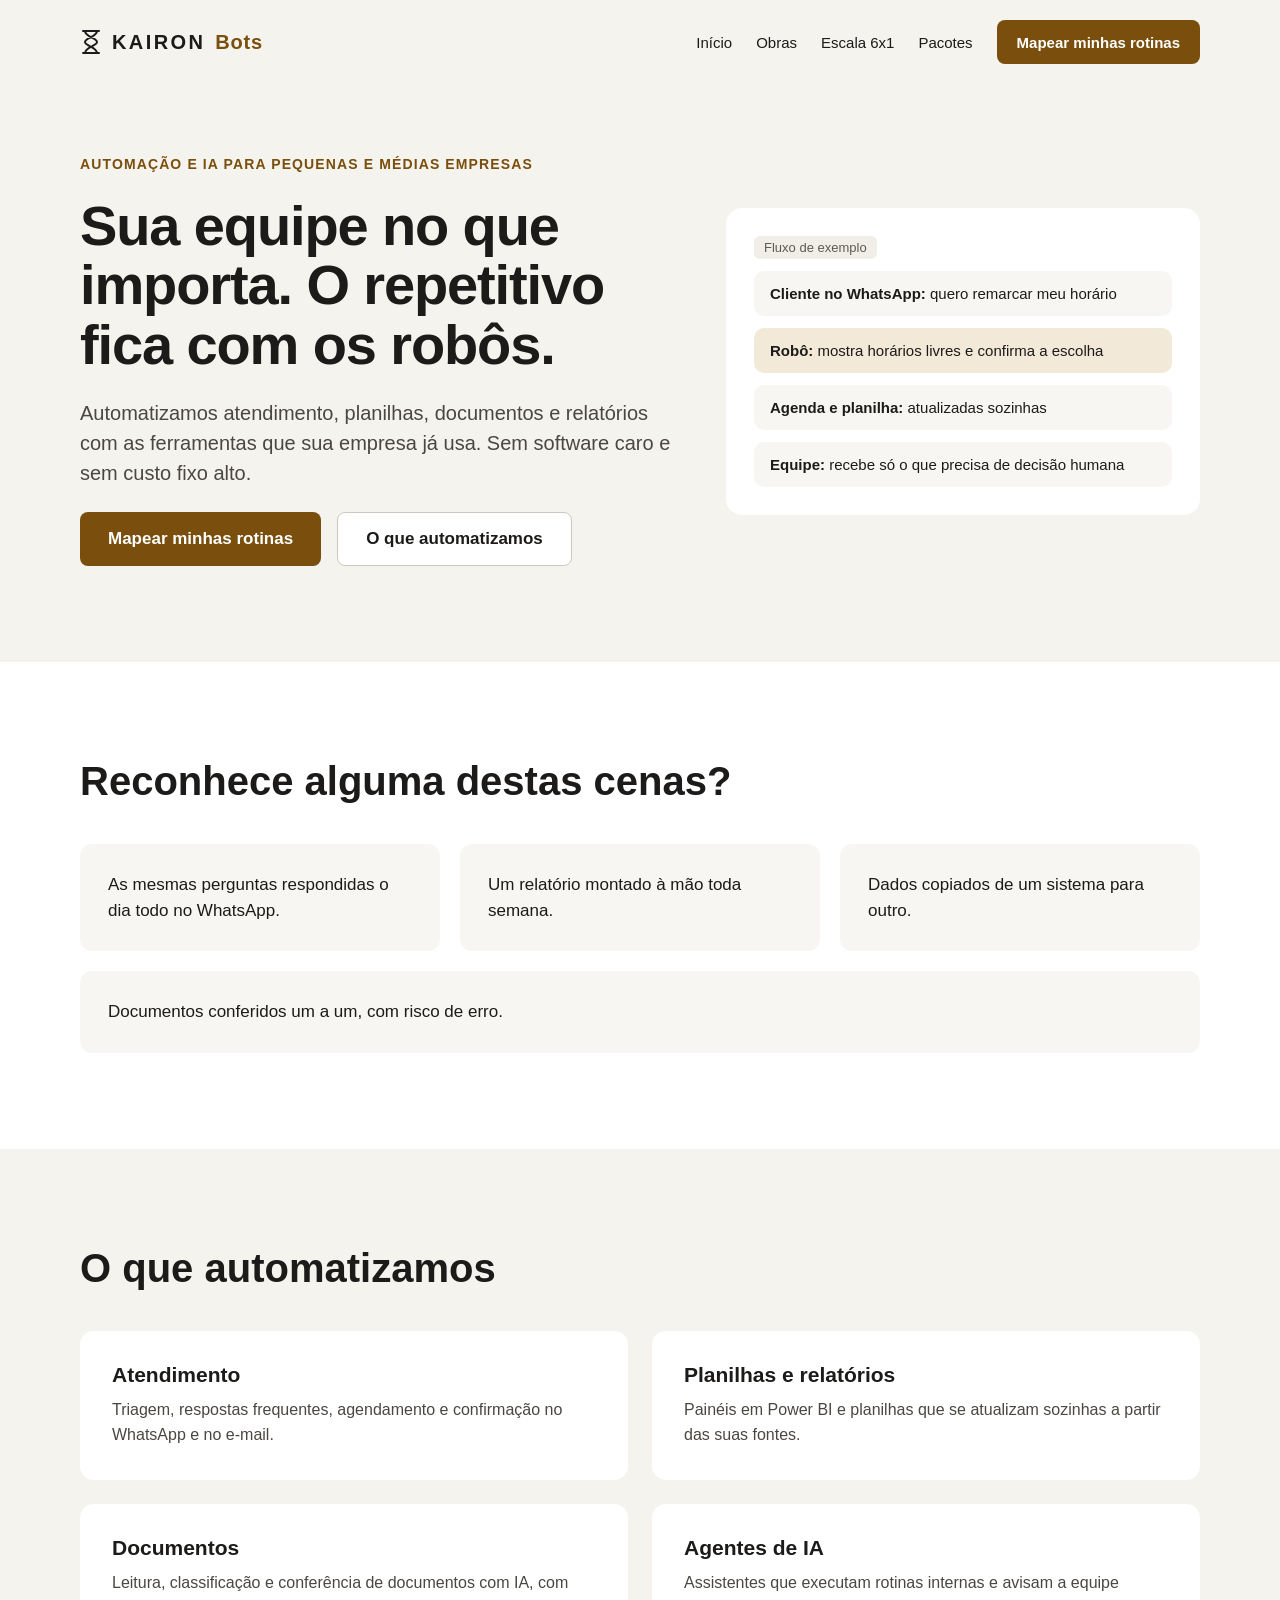
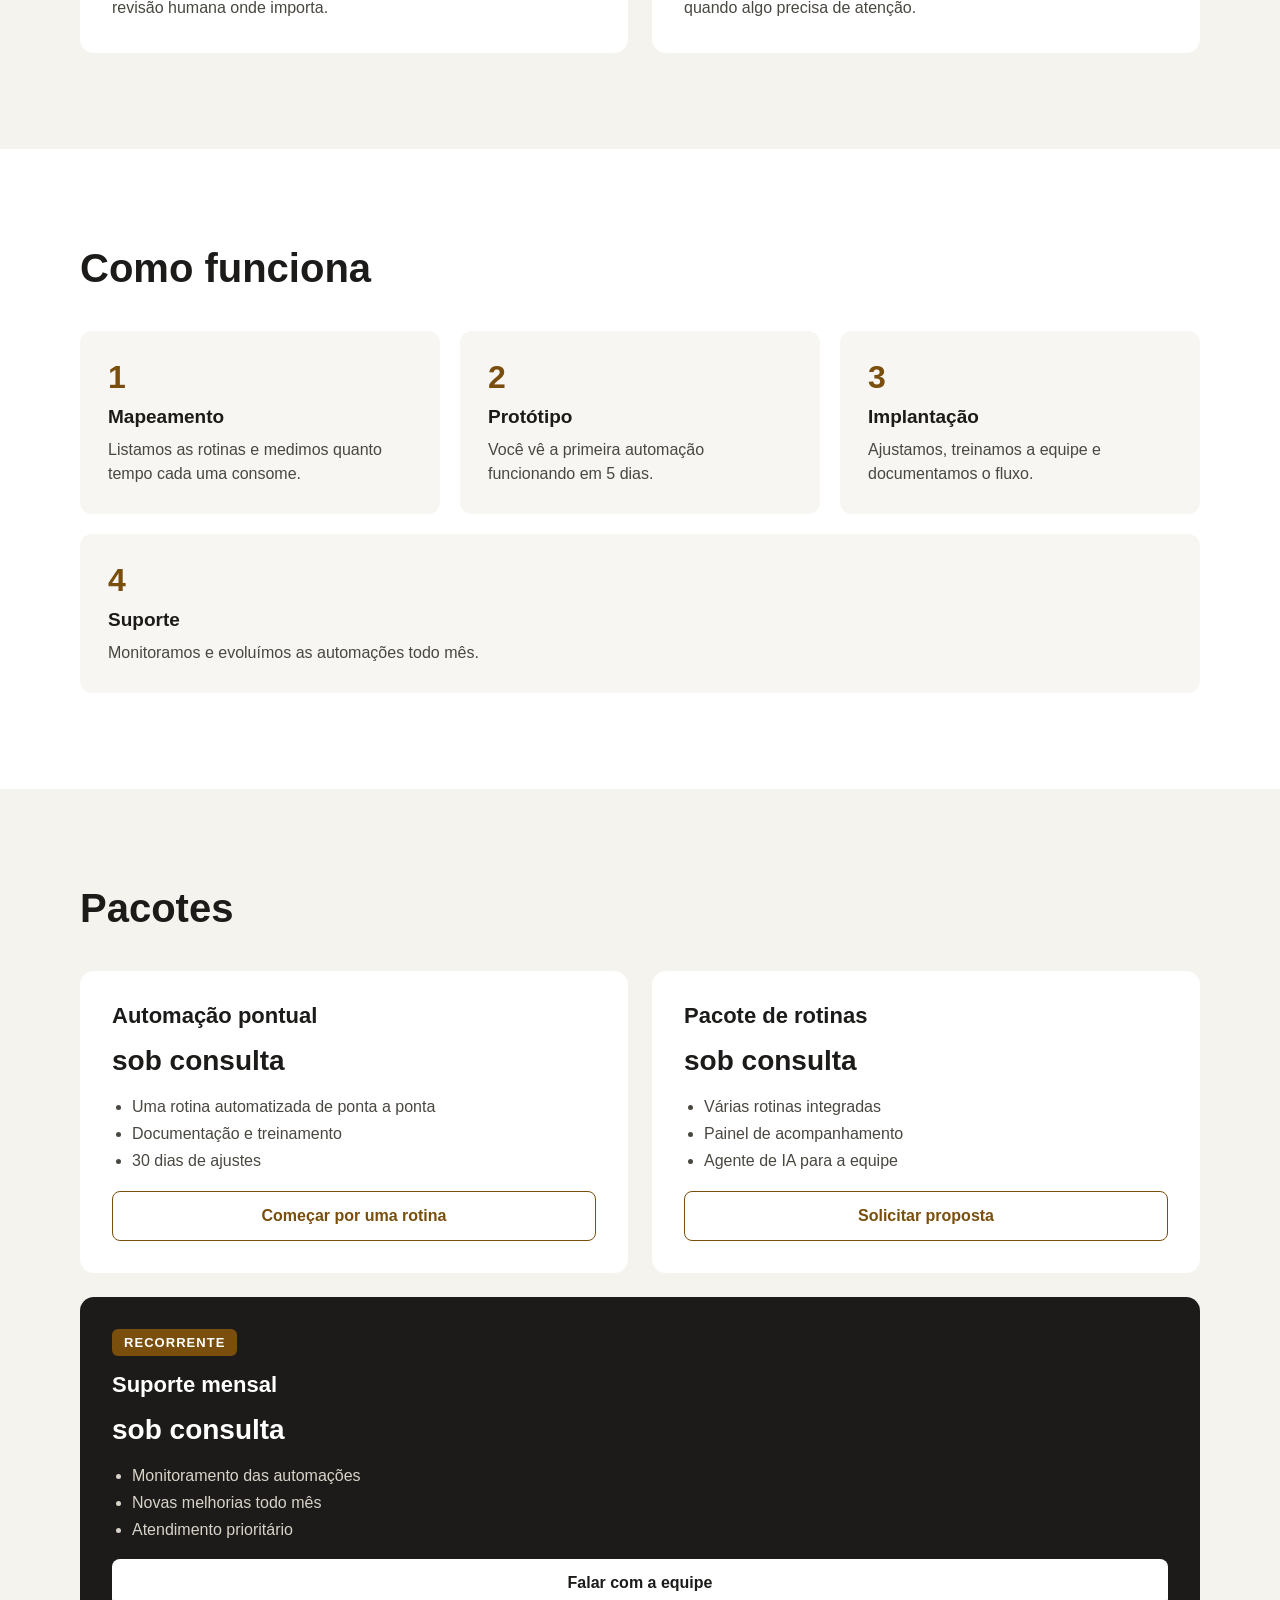
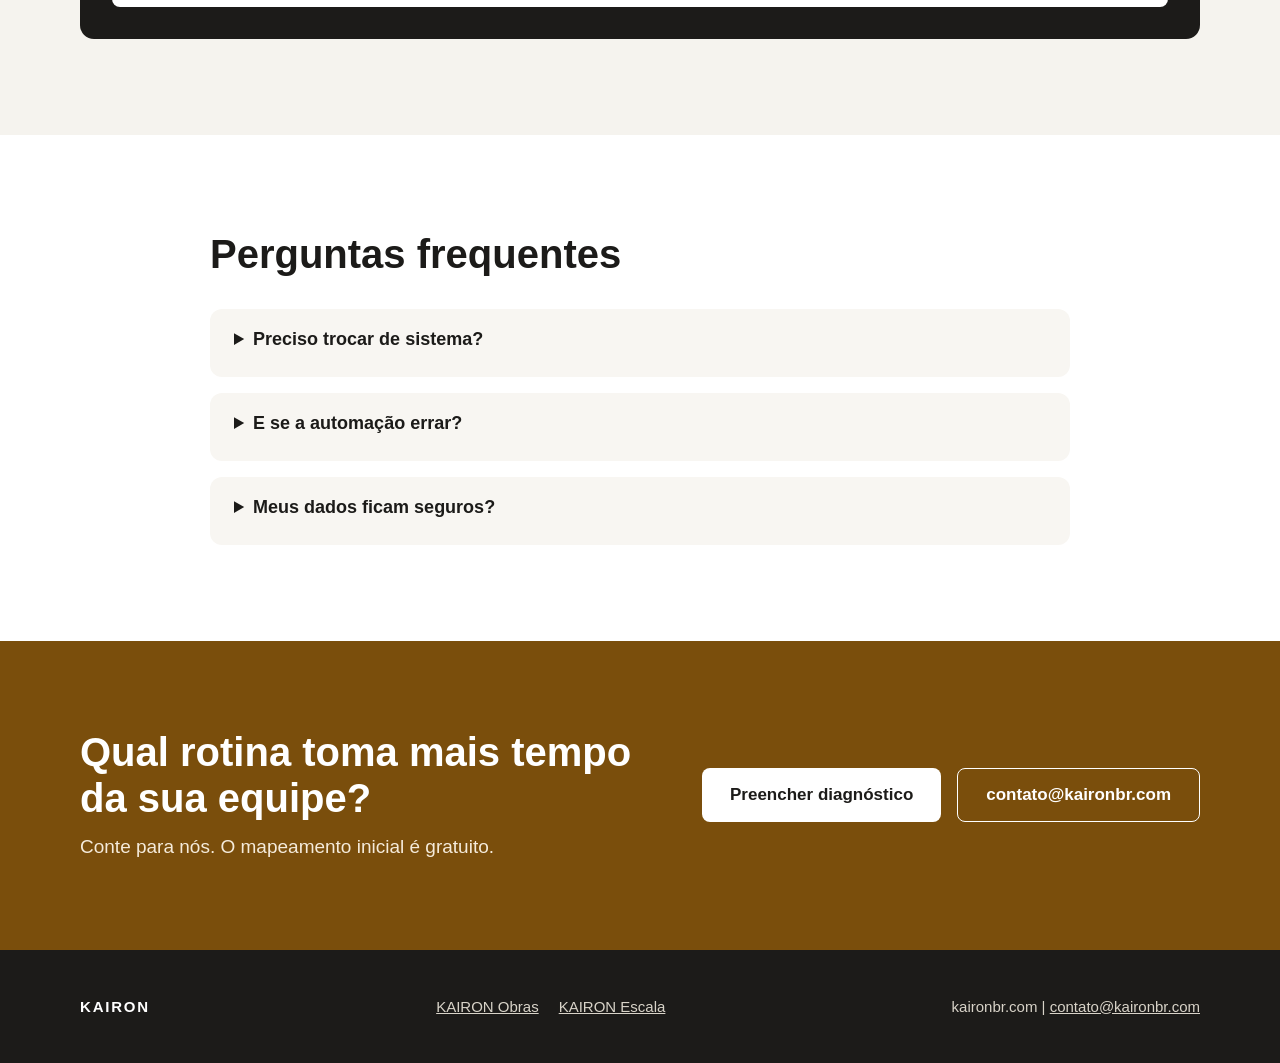
==== bots.html @ 2ad22677 "Create bots.html for KAIRON Bots services Add a new HTML file for KAIRON Bots page with layout and c" ====
<!doctype html>
<html lang="pt-BR">
<head>
<meta charset="utf-8">
<meta http-equiv="Content-Security-Policy" content="default-src 'none'; style-src 'unsafe-inline' https://fonts.googleapis.com; font-src https://fonts.gstatic.com; img-src 'self' data:; script-src 'none'; connect-src 'none'; form-action 'none'; base-uri 'none'; object-src 'none'; upgrade-insecure-requests">
<meta name="referrer" content="strict-origin-when-cross-origin">
<meta name="viewport" content="width=device-width, initial-scale=1">
<title>KAIRON Bots | Automação e IA para PMEs</title>
<meta name="description" content="KAIRON Bots: automação e IA para pequenas e médias empresas. Atendimento, relatórios, documentos e agentes de IA.">
<link rel="icon" href="data:image/svg+xml,%3Csvg xmlns=%22http://www.w3.org/2000/svg%22 viewBox=%220 0 22 26%22%3E%3Cpath d=%22M3 2h16M3 24h16M5 2c0 6 12 7 12 11s-12 5-12 11M17 2c0 6-12 7-12 11s12 5 12 11%22 fill=%22none%22 stroke=%22%231C1B19%22 stroke-width=%222%22 stroke-linecap=%22round%22/%3E%3C/svg%3E">
<link rel="preconnect" href="https://fonts.googleapis.com">
<link href="https://fonts.googleapis.com/css2?family=Inter:wght@400;500;600;700&amp;display=swap" rel="stylesheet">
<style>
body{margin:0;font-family:Aptos,Inter,Arial,sans-serif;color:#1C1B19;background:#F5F3EE}
a{color:#7A4E0C}a:hover{color:#5A3908}
</style>
</head>
<body>
<div style="width: 100%; background: #F5F3EE; font-family: Aptos, Inter, Arial, sans-serif; color: #1C1B19">

<header style="background: #F5F3EE">
<div style="max-width: 1120px; margin: 0 auto; padding: 20px 24px; display: flex; flex-wrap: wrap; align-items: center; justify-content: space-between; gap: 16px">
<a href="index.html" style="display: flex; align-items: center; gap: 10px; text-decoration: none; color: #1C1B19; font-weight: 700; font-size: 20px; letter-spacing: 0.12em"><svg aria-hidden="true" width="22" height="26" viewBox="0 0 22 26" fill="none" stroke="currentColor" stroke-width="2" stroke-linecap="round" stroke-linejoin="round"><path d="M3 2h16M3 24h16M5 2c0 6 12 7 12 11s-12 5-12 11M17 2c0 6-12 7-12 11s12 5 12 11"></path></svg>KAIRON <span style="font-weight: 600; letter-spacing: 0.04em; color: #7A4E0C">Bots</span></a>
<nav aria-label="Principal" style="display: flex; flex-wrap: wrap; align-items: center; gap: 8px 24px; font-size: 15px">
<a href="index.html" style="color: #1C1B19; text-decoration: none; padding: 12px 0">Início</a>
<a href="obras.html" style="color: #1C1B19; text-decoration: none; padding: 12px 0">Obras</a>
<a href="escala.html" style="color: #1C1B19; text-decoration: none; padding: 12px 0">Escala 6x1</a>
<a href="#pacotes" style="color: #1C1B19; text-decoration: none; padding: 12px 0">Pacotes</a>
<a href="#contato" style="display: inline-flex; align-items: center; min-height: 44px; padding: 0 20px; background: #7A4E0C; color: #FFFFFF; text-decoration: none; border-radius: 8px; font-weight: 600">Mapear minhas rotinas</a>
</nav>
</div>
</header>

<section style="background: #F5F3EE">
<div style="max-width: 1120px; margin: 0 auto; padding: 72px 24px 96px; display: flex; flex-wrap: wrap; gap: 48px; align-items: center">
<div style="flex: 1 1 520px; display: flex; flex-direction: column; gap: 24px">
<p style="margin: 0; font-size: 14px; font-weight: 600; letter-spacing: 0.08em; text-transform: uppercase; color: #7A4E0C">Automação e IA para pequenas e médias empresas</p>
<h1 style="margin: 0; font-size: 56px; line-height: 1.06; font-weight: 700; letter-spacing: -0.02em">Sua equipe no que importa. O repetitivo fica com os robôs.</h1>
<p style="margin: 0; font-size: 20px; line-height: 1.5; color: #4A4741">Automatizamos atendimento, planilhas, documentos e relatórios com as ferramentas que sua empresa já usa. Sem software caro e sem custo fixo alto.</p>
<div style="display: flex; flex-wrap: wrap; gap: 16px">
<a href="#contato" style="display: inline-flex; align-items: center; min-height: 52px; padding: 0 28px; background: #7A4E0C; color: #FFFFFF; text-decoration: none; border-radius: 8px; font-weight: 600; font-size: 17px">Mapear minhas rotinas</a>
<a href="#automatizamos" style="display: inline-flex; align-items: center; min-height: 52px; padding: 0 28px; background: #FFFFFF; color: #1C1B19; text-decoration: none; border-radius: 8px; font-weight: 600; font-size: 17px; border: 1px solid #CFC9BD">O que automatizamos</a>
</div>
</div>
<div style="flex: 1 1 340px; display: flex; flex-direction: column; gap: 12px; background: #FFFFFF; border-radius: 16px; padding: 28px">
<span style="font-size: 13px; color: #5E5A53; align-self: flex-start; background: #F1EEE8; padding: 4px 10px; border-radius: 6px">Fluxo de exemplo</span>
<div style="background: #F8F6F2; border-radius: 10px; padding: 14px 16px; font-size: 15px"><b>Cliente no WhatsApp:</b> quero remarcar meu horário</div>
<div style="background: #F3E9D8; border-radius: 10px; padding: 14px 16px; font-size: 15px"><b>Robô:</b> mostra horários livres e confirma a escolha</div>
<div style="background: #F8F6F2; border-radius: 10px; padding: 14px 16px; font-size: 15px"><b>Agenda e planilha:</b> atualizadas sozinhas</div>
<div style="background: #F8F6F2; border-radius: 10px; padding: 14px 16px; font-size: 15px"><b>Equipe:</b> recebe só o que precisa de decisão humana</div>
</div>
</div>
</section>

<section style="background: #FFFFFF">
<div style="max-width: 1120px; margin: 0 auto; padding: 96px 24px; display: flex; flex-direction: column; gap: 40px">
<h2 style="margin: 0; font-size: 40px; line-height: 1.15; font-weight: 700">Reconhece alguma destas cenas?</h2>
<div style="display: flex; flex-wrap: wrap; gap: 20px">
<div style="flex: 1 1 240px; background: #F8F6F2; border-radius: 12px; padding: 28px; font-size: 17px; line-height: 1.5">As mesmas perguntas respondidas o dia todo no WhatsApp.</div>
<div style="flex: 1 1 240px; background: #F8F6F2; border-radius: 12px; padding: 28px; font-size: 17px; line-height: 1.5">Um relatório montado à mão toda semana.</div>
<div style="flex: 1 1 240px; background: #F8F6F2; border-radius: 12px; padding: 28px; font-size: 17px; line-height: 1.5">Dados copiados de um sistema para outro.</div>
<div style="flex: 1 1 240px; background: #F8F6F2; border-radius: 12px; padding: 28px; font-size: 17px; line-height: 1.5">Documentos conferidos um a um, com risco de erro.</div>
</div>
</div>
</section>

<section id="automatizamos" style="background: #F5F3EE">
<div style="max-width: 1120px; margin: 0 auto; padding: 96px 24px; display: flex; flex-direction: column; gap: 40px">
<h2 style="margin: 0; font-size: 40px; line-height: 1.15; font-weight: 700">O que automatizamos</h2>
<div style="display: flex; flex-wrap: wrap; gap: 24px">
<div style="flex: 1 1 460px; background: #FFFFFF; border-radius: 14px; padding: 32px; display: flex; flex-direction: column; gap: 10px"><b style="font-size: 21px">Atendimento</b><span style="font-size: 16px; line-height: 1.6; color: #4A4741">Triagem, respostas frequentes, agendamento e confirmação no WhatsApp e no e-mail.</span></div>
<div style="flex: 1 1 460px; background: #FFFFFF; border-radius: 14px; padding: 32px; display: flex; flex-direction: column; gap: 10px"><b style="font-size: 21px">Planilhas e relatórios</b><span style="font-size: 16px; line-height: 1.6; color: #4A4741">Painéis em Power BI e planilhas que se atualizam sozinhas a partir das suas fontes.</span></div>
<div style="flex: 1 1 460px; background: #FFFFFF; border-radius: 14px; padding: 32px; display: flex; flex-direction: column; gap: 10px"><b style="font-size: 21px">Documentos</b><span style="font-size: 16px; line-height: 1.6; color: #4A4741">Leitura, classificação e conferência de documentos com IA, com revisão humana onde importa.</span></div>
<div style="flex: 1 1 460px; background: #FFFFFF; border-radius: 14px; padding: 32px; display: flex; flex-direction: column; gap: 10px"><b style="font-size: 21px">Agentes de IA</b><span style="font-size: 16px; line-height: 1.6; color: #4A4741">Assistentes que executam rotinas internas e avisam a equipe quando algo precisa de atenção.</span></div>
</div>
</div>
</section>

<section style="background: #FFFFFF">
<div style="max-width: 1120px; margin: 0 auto; padding: 96px 24px; display: flex; flex-direction: column; gap: 40px">
<h2 style="margin: 0; font-size: 40px; line-height: 1.15; font-weight: 700">Como funciona</h2>
<ol style="margin: 0; padding: 0; list-style: none; display: flex; flex-wrap: wrap; gap: 20px">
<li style="flex: 1 1 230px; background: #F8F6F2; border-radius: 12px; padding: 28px; display: flex; flex-direction: column; gap: 10px"><span style="font-size: 32px; font-weight: 700; color: #7A4E0C">1</span><b style="font-size: 19px">Mapeamento</b><span style="font-size: 16px; line-height: 1.5; color: #4A4741">Listamos as rotinas e medimos quanto tempo cada uma consome.</span></li>
<li style="flex: 1 1 230px; background: #F8F6F2; border-radius: 12px; padding: 28px; display: flex; flex-direction: column; gap: 10px"><span style="font-size: 32px; font-weight: 700; color: #7A4E0C">2</span><b style="font-size: 19px">Protótipo</b><span style="font-size: 16px; line-height: 1.5; color: #4A4741">Você vê a primeira automação funcionando em 5 dias.</span></li>
<li style="flex: 1 1 230px; background: #F8F6F2; border-radius: 12px; padding: 28px; display: flex; flex-direction: column; gap: 10px"><span style="font-size: 32px; font-weight: 700; color: #7A4E0C">3</span><b style="font-size: 19px">Implantação</b><span style="font-size: 16px; line-height: 1.5; color: #4A4741">Ajustamos, treinamos a equipe e documentamos o fluxo.</span></li>
<li style="flex: 1 1 230px; background: #F8F6F2; border-radius: 12px; padding: 28px; display: flex; flex-direction: column; gap: 10px"><span style="font-size: 32px; font-weight: 700; color: #7A4E0C">4</span><b style="font-size: 19px">Suporte</b><span style="font-size: 16px; line-height: 1.5; color: #4A4741">Monitoramos e evoluímos as automações todo mês.</span></li>
</ol>
</div>
</section>

<section id="pacotes" style="background: #F5F3EE">
<div style="max-width: 1120px; margin: 0 auto; padding: 96px 24px; display: flex; flex-direction: column; gap: 40px">
<h2 style="margin: 0; font-size: 40px; line-height: 1.15; font-weight: 700">Pacotes</h2>
<div style="display: flex; flex-wrap: wrap; gap: 24px; align-items: stretch">
<div style="flex: 1 1 300px; background: #FFFFFF; border-radius: 14px; padding: 32px; display: flex; flex-direction: column; gap: 16px">
<b style="font-size: 22px">Automação pontual</b>
<span style="font-size: 28px; font-weight: 700">sob consulta</span>
<ul style="margin: 0; padding-left: 20px; font-size: 16px; line-height: 1.7; color: #4A4741"><li>Uma rotina automatizada de ponta a ponta</li><li>Documentação e treinamento</li><li>30 dias de ajustes</li></ul>
<a href="#contato" style="margin-top: auto; display: inline-flex; justify-content: center; align-items: center; min-height: 48px; border-radius: 8px; border: 1px solid #7A4E0C; color: #7A4E0C; text-decoration: none; font-weight: 600">Começar por uma rotina</a>
</div>
<div style="flex: 1 1 300px; background: #FFFFFF; border-radius: 14px; padding: 32px; display: flex; flex-direction: column; gap: 16px">
<b style="font-size: 22px">Pacote de rotinas</b>
<span style="font-size: 28px; font-weight: 700">sob consulta</span>
<ul style="margin: 0; padding-left: 20px; font-size: 16px; line-height: 1.7; color: #4A4741"><li>Várias rotinas integradas</li><li>Painel de acompanhamento</li><li>Agente de IA para a equipe</li></ul>
<a href="#contato" style="margin-top: auto; display: inline-flex; justify-content: center; align-items: center; min-height: 48px; border-radius: 8px; border: 1px solid #7A4E0C; color: #7A4E0C; text-decoration: none; font-weight: 600">Solicitar proposta</a>
</div>
<div style="flex: 1 1 300px; background: #1C1B19; color: #F5F3EE; border-radius: 14px; padding: 32px; display: flex; flex-direction: column; gap: 16px">
<span style="align-self: flex-start; font-size: 13px; font-weight: 700; letter-spacing: 0.08em; text-transform: uppercase; background: #7A4E0C; color: #FFFFFF; padding: 6px 12px; border-radius: 6px">Recorrente</span>
<b style="font-size: 22px; color: #FFFFFF">Suporte mensal</b>
<span style="font-size: 28px; font-weight: 700; color: #FFFFFF">sob consulta</span>
<ul style="margin: 0; padding-left: 20px; font-size: 16px; line-height: 1.7; color: #D8D3C8"><li>Monitoramento das automações</li><li>Novas melhorias todo mês</li><li>Atendimento prioritário</li></ul>
<a href="#contato" style="margin-top: auto; display: inline-flex; justify-content: center; align-items: center; min-height: 48px; border-radius: 8px; background: #FFFFFF; color: #1C1B19; text-decoration: none; font-weight: 600">Falar com a equipe</a>
</div>
</div>
</div>
</section>

<section style="background: #FFFFFF">
<div style="max-width: 860px; margin: 0 auto; padding: 96px 24px; display: flex; flex-direction: column; gap: 16px">
<h2 style="margin: 0 0 16px; font-size: 40px; line-height: 1.15; font-weight: 700">Perguntas frequentes</h2>
<details style="background: #F8F6F2; border-radius: 12px; padding: 20px 24px"><summary style="font-size: 18px; font-weight: 600; cursor: pointer; min-height: 28px">Preciso trocar de sistema?</summary><p style="margin: 12px 0 0; font-size: 16px; line-height: 1.6; color: #4A4741">Não. Conectamos o que você já usa: WhatsApp, e-mail, planilhas, Google ou Microsoft.</p></details>
<details style="background: #F8F6F2; border-radius: 12px; padding: 20px 24px"><summary style="font-size: 18px; font-weight: 600; cursor: pointer; min-height: 28px">E se a automação errar?</summary><p style="margin: 12px 0 0; font-size: 16px; line-height: 1.6; color: #4A4741">Toda automação tem pontos de revisão humana e alertas. Decisões importantes continuam com a sua equipe.</p></details>
<details style="background: #F8F6F2; border-radius: 12px; padding: 20px 24px"><summary style="font-size: 18px; font-weight: 600; cursor: pointer; min-height: 28px">Meus dados ficam seguros?</summary><p style="margin: 12px 0 0; font-size: 16px; line-height: 1.6; color: #4A4741">Os dados ficam nas suas contas e ferramentas. Seguimos a LGPD e acessamos só o necessário.</p></details>
</div>
</section>

<section id="contato" style="background: #7A4E0C; color: #FFFFFF">
<div style="max-width: 1120px; margin: 0 auto; padding: 88px 24px; display: flex; flex-wrap: wrap; gap: 32px; align-items: center; justify-content: space-between">
<div style="flex: 1 1 520px; display: flex; flex-direction: column; gap: 12px">
<h2 style="margin: 0; font-size: 40px; line-height: 1.15; font-weight: 700">Qual rotina toma mais tempo da sua equipe?</h2>
<p style="margin: 0; font-size: 19px; line-height: 1.5; color: #F5EBDB">Conte para nós. O mapeamento inicial é gratuito.</p>
</div>
<div style="display: flex; flex-wrap: wrap; gap: 16px">
<a href="index.html#diagnostico" style="display: inline-flex; align-items: center; min-height: 52px; padding: 0 28px; background: #FFFFFF; color: #1C1B19; text-decoration: none; border-radius: 8px; font-weight: 600; font-size: 17px">Preencher diagnóstico</a>
<a href="mailto:contato@kaironbr.com" style="display: inline-flex; align-items: center; min-height: 52px; padding: 0 28px; border: 1px solid #FFFFFF; color: #FFFFFF; text-decoration: none; border-radius: 8px; font-weight: 600; font-size: 17px">contato@kaironbr.com</a>
</div>
</div>
</section>

<footer style="background: #1C1B19; color: #D8D3C8">
<div style="max-width: 1120px; margin: 0 auto; padding: 48px 24px; display: flex; flex-wrap: wrap; justify-content: space-between; gap: 24px; font-size: 15px">
<span style="font-weight: 700; letter-spacing: 0.12em; color: #FFFFFF">KAIRON</span>
<nav aria-label="Outras frentes" style="display: flex; flex-wrap: wrap; gap: 20px"><a href="obras.html" style="color: #D8D3C8">KAIRON Obras</a><a href="escala.html" style="color: #D8D3C8">KAIRON Escala</a></nav>
<span>kaironbr.com | <a href="mailto:contato@kaironbr.com" style="color: #D8D3C8">contato@kaironbr.com</a></span>
</div>
</footer>

</div>

</body>
</html>
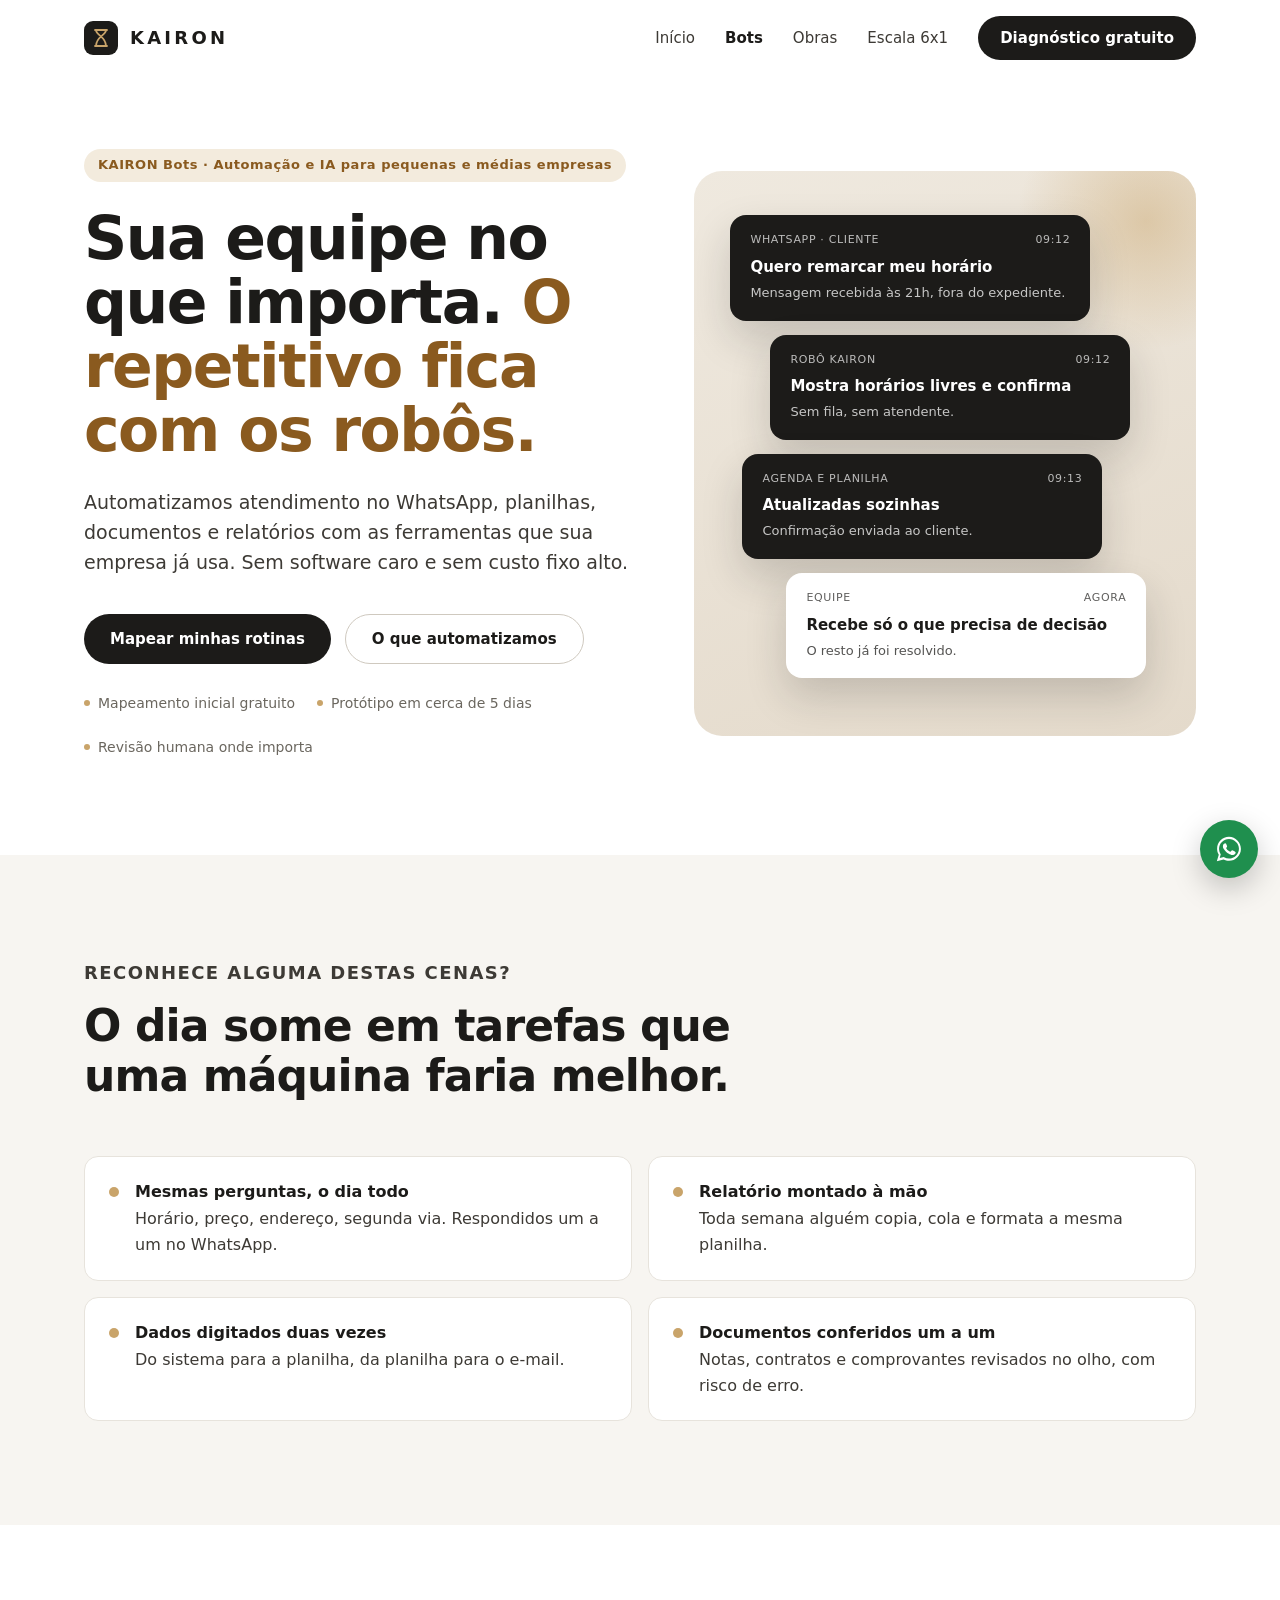
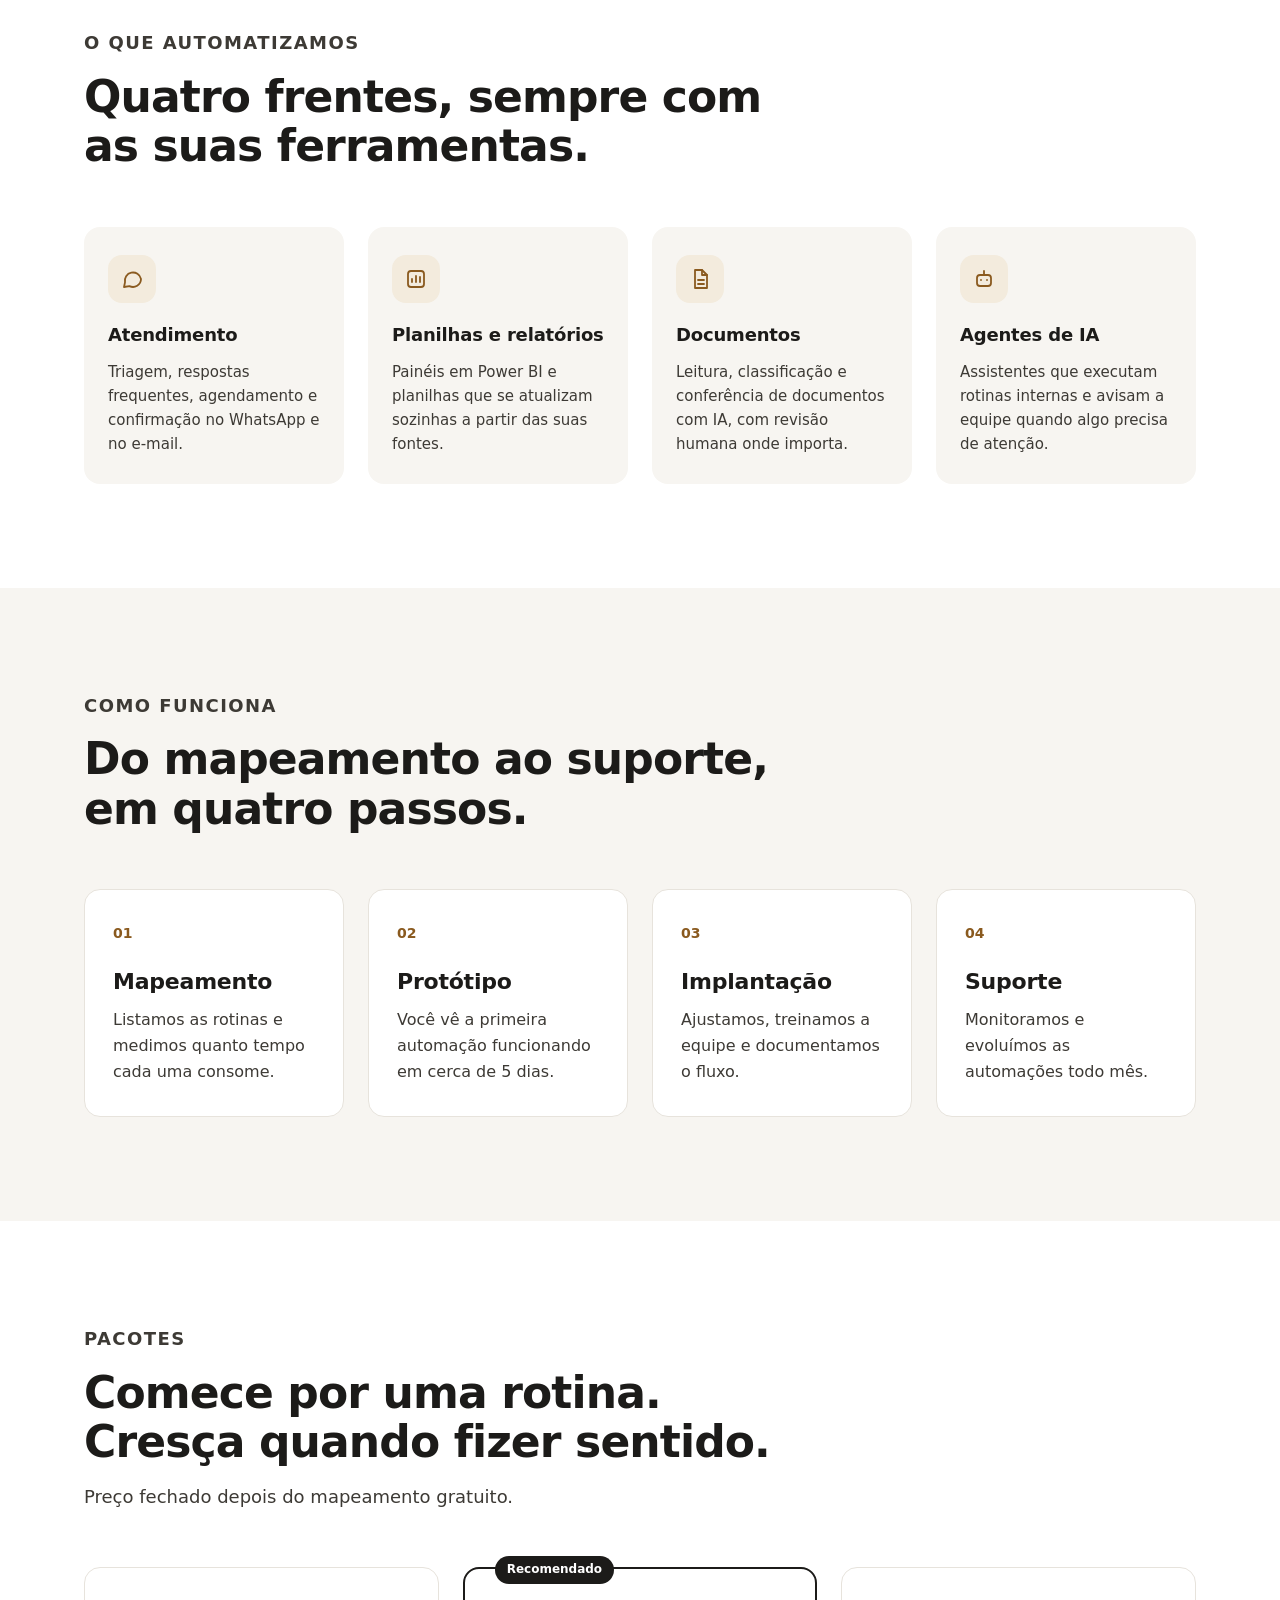
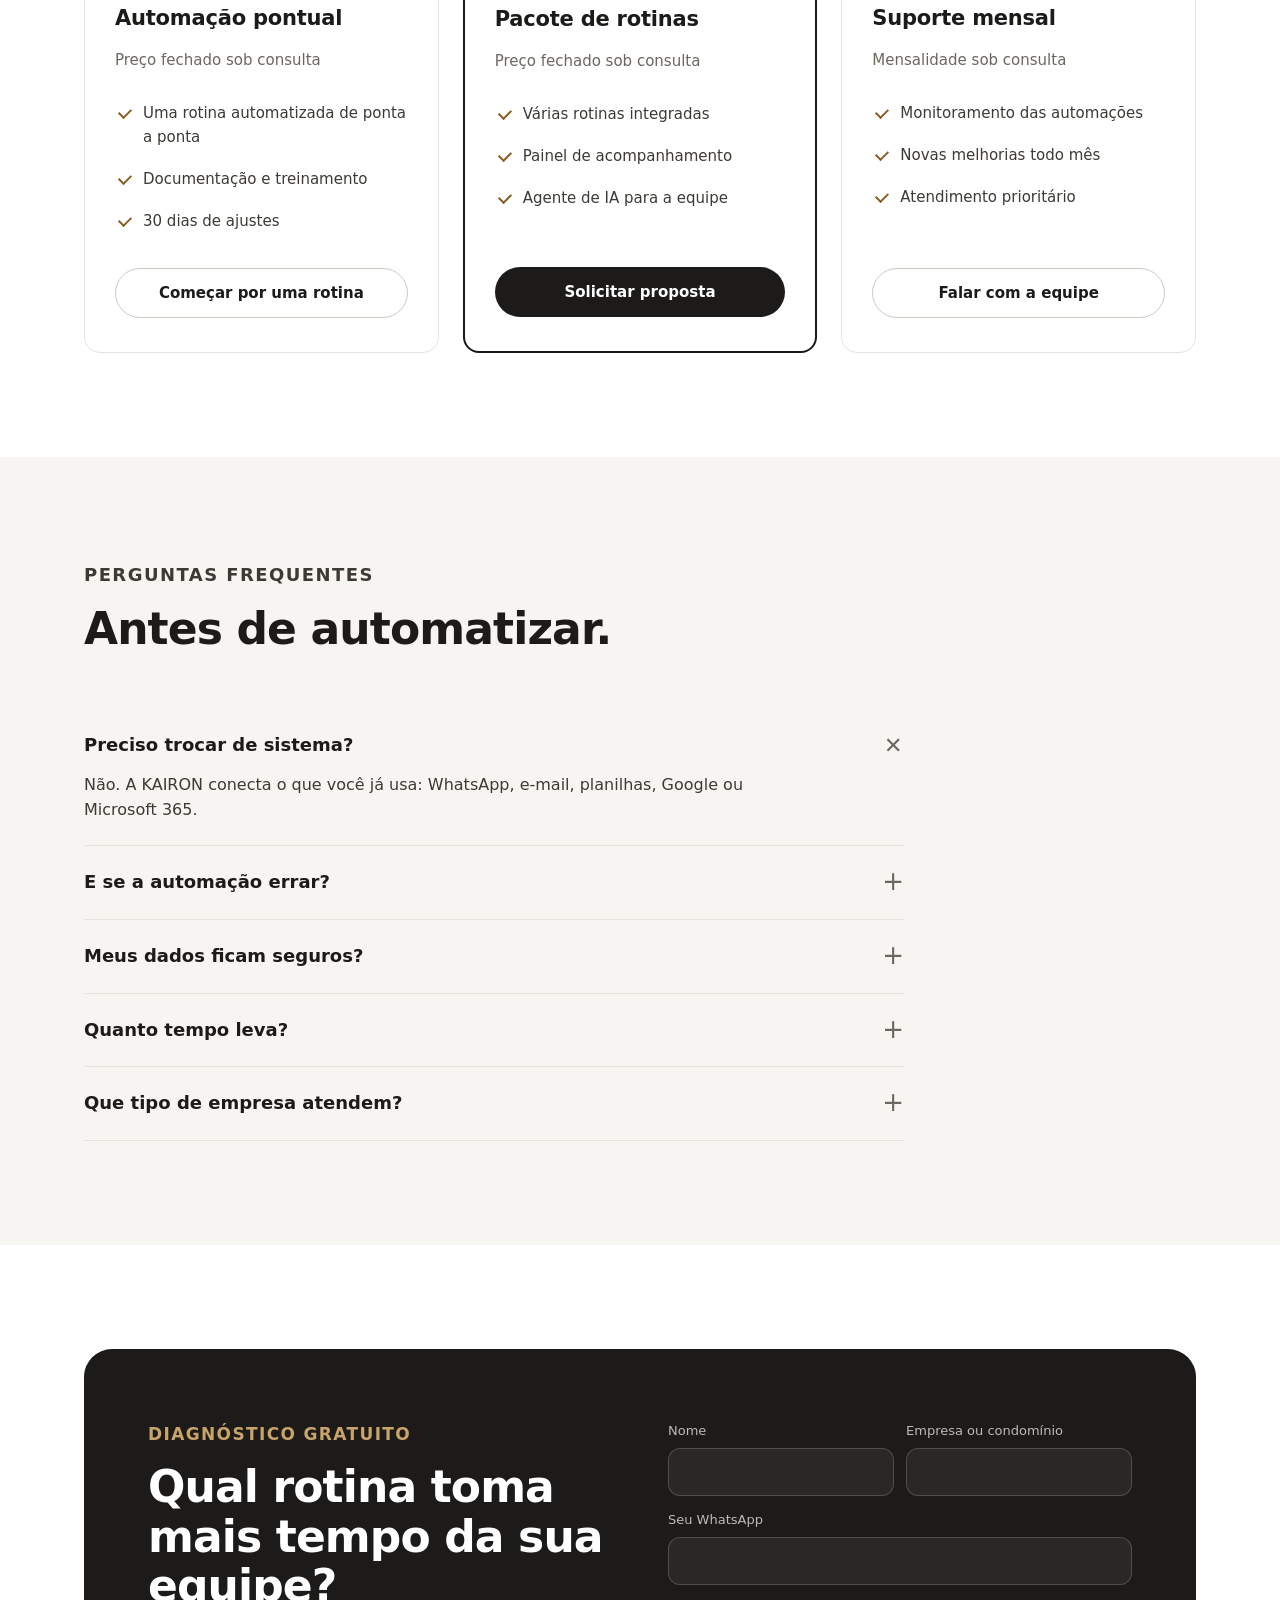
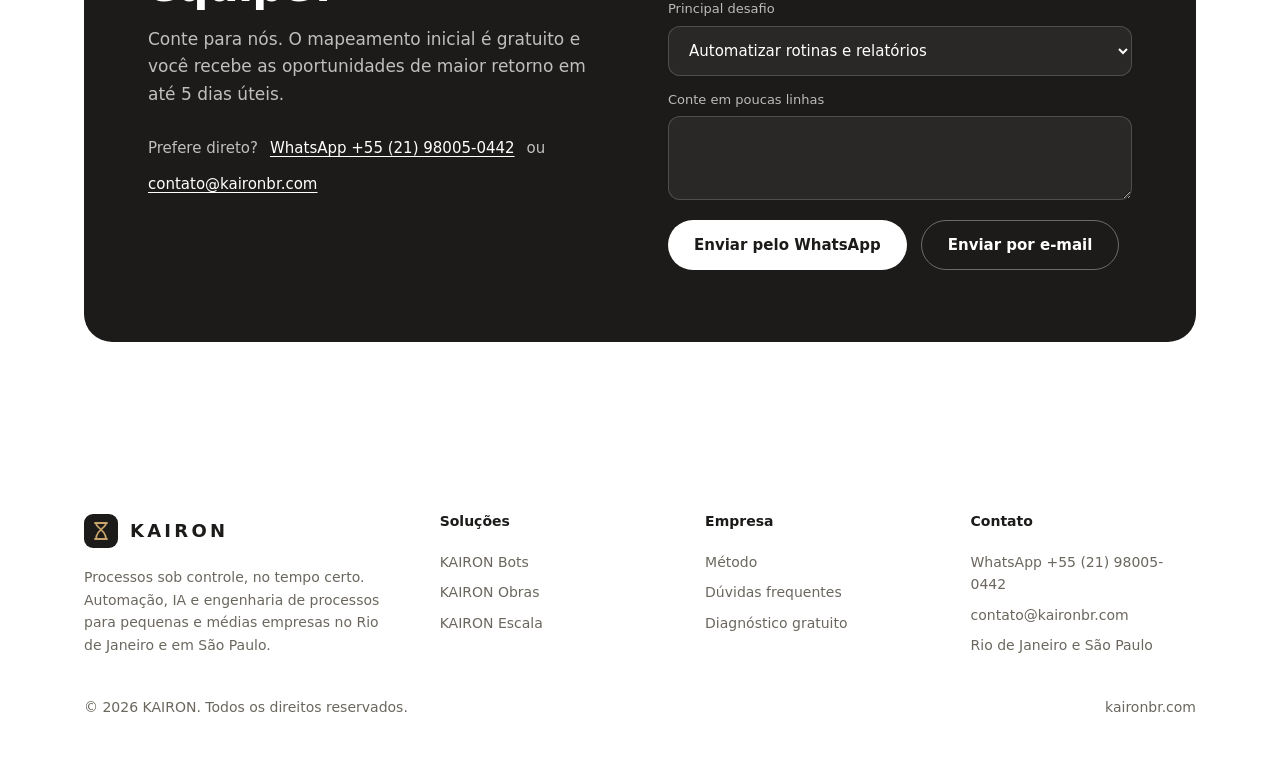
==== commit 9008d1f6: "Novo site KAIRON: visual clean, 4 páginas, WhatsApp, SEO e GEO - Home, Bots, Obras e Escala refeitas" ====
--- a/bots.html
+++ b/bots.html
@@ -1,151 +1,293 @@
-<!doctype html>
+<!DOCTYPE html>
 <html lang="pt-BR">
 <head>
 <meta charset="utf-8">
-<meta http-equiv="Content-Security-Policy" content="default-src 'none'; style-src 'unsafe-inline' https://fonts.googleapis.com; font-src https://fonts.gstatic.com; img-src 'self' data:; script-src 'none'; connect-src 'none'; form-action 'none'; base-uri 'none'; object-src 'none'; upgrade-insecure-requests">
+<meta http-equiv="Content-Security-Policy" content="default-src 'none'; style-src 'self' 'unsafe-inline' https://fonts.googleapis.com; font-src https://fonts.gstatic.com; img-src 'self' data:; script-src 'self'; connect-src 'none'; form-action 'none'; base-uri 'none'; object-src 'none'; upgrade-insecure-requests">
 <meta name="referrer" content="strict-origin-when-cross-origin">
 <meta name="viewport" content="width=device-width, initial-scale=1">
-<title>KAIRON Bots | Automação e IA para PMEs</title>
-<meta name="description" content="KAIRON Bots: automação e IA para pequenas e médias empresas. Atendimento, relatórios, documentos e agentes de IA.">
-<link rel="icon" href="data:image/svg+xml,%3Csvg xmlns=%22http://www.w3.org/2000/svg%22 viewBox=%220 0 22 26%22%3E%3Cpath d=%22M3 2h16M3 24h16M5 2c0 6 12 7 12 11s-12 5-12 11M17 2c0 6-12 7-12 11s12 5 12 11%22 fill=%22none%22 stroke=%22%231C1B19%22 stroke-width=%222%22 stroke-linecap=%22round%22/%3E%3C/svg%3E">
+<title>KAIRON Bots | Automação e IA para pequenas e médias empresas</title>
+<meta name="description" content="Automação de atendimento no WhatsApp, planilhas, documentos e relatórios com IA para PMEs no RJ e SP. Sem software caro e sem custo fixo alto. Mapeamento gratuito.">
+<link rel="canonical" href="https://kaironbr.com/bots">
+<meta name="robots" content="index, follow, max-snippet:-1, max-image-preview:large">
+<meta property="og:type" content="website">
+<meta property="og:locale" content="pt_BR">
+<meta property="og:site_name" content="KAIRON">
+<meta property="og:title" content="KAIRON Bots | Automação e IA para pequenas e médias empresas">
+<meta property="og:description" content="Automação de atendimento no WhatsApp, planilhas, documentos e relatórios com IA para PMEs no RJ e SP. Sem software caro e sem custo fixo alto. Mapeamento gratuito.">
+<meta property="og:url" content="https://kaironbr.com/bots">
+<meta name="theme-color" content="#1C1B19">
+<link rel="icon" href="/assets/favicon.svg" type="image/svg+xml">
 <link rel="preconnect" href="https://fonts.googleapis.com">
-<link href="https://fonts.googleapis.com/css2?family=Inter:wght@400;500;600;700&amp;display=swap" rel="stylesheet">
-<style>
-body{margin:0;font-family:Aptos,Inter,Arial,sans-serif;color:#1C1B19;background:#F5F3EE}
-a{color:#7A4E0C}a:hover{color:#5A3908}
-</style>
+<link rel="preconnect" href="https://fonts.gstatic.com" crossorigin>
+<link rel="stylesheet" href="https://fonts.googleapis.com/css2?family=Inter:wght@400;500;600;700&display=swap">
+<link rel="stylesheet" href="/assets/site.css">
+<script type="application/ld+json">
+{
+ "@context": "https://schema.org",
+ "@graph": [
+  {
+   "@type": "Organization",
+   "@id": "https://kaironbr.com/#org",
+   "name": "KAIRON",
+   "alternateName": [
+    "KAIRON Bots",
+    "KAIRON Obras",
+    "KAIRON Escala",
+    "Kairon Automação"
+   ],
+   "url": "https://kaironbr.com/",
+   "email": "contato@kaironbr.com",
+   "telephone": "+5521980050442",
+   "slogan": "Processos sob controle, no tempo certo.",
+   "description": "Empresa de engenharia de processos, automação com inteligência artificial e controle de obras para pequenas e médias empresas, condomínios, construtoras e clínicas no Rio de Janeiro e em São Paulo.",
+   "knowsAbout": [
+    "automação de processos",
+    "inteligência artificial para pequenas empresas",
+    "chatbot de WhatsApp",
+    "automação de planilhas e relatórios",
+    "Power Automate",
+    "Power BI",
+    "Python",
+    "RPA",
+    "project controls",
+    "cronograma físico-financeiro",
+    "curva S",
+    "medição de obras",
+    "escala 6x1",
+    "dimensionamento de equipes",
+    "Lean",
+    "Seis Sigma"
+   ],
+   "areaServed": [
+    {
+     "@type": "City",
+     "name": "Rio de Janeiro"
+    },
+    {
+     "@type": "City",
+     "name": "São Paulo"
+    },
+    {
+     "@type": "Country",
+     "name": "Brasil"
+    }
+   ],
+   "contactPoint": {
+    "@type": "ContactPoint",
+    "contactType": "sales",
+    "telephone": "+5521980050442",
+    "email": "contato@kaironbr.com",
+    "availableLanguage": "pt-BR"
+   }
+  },
+  {
+   "@type": "WebPage",
+   "@id": "https://kaironbr.com/bots#page",
+   "url": "https://kaironbr.com/bots",
+   "name": "KAIRON Bots | Automação e IA para pequenas e médias empresas",
+   "description": "Automação de atendimento no WhatsApp, planilhas, documentos e relatórios com IA para PMEs no RJ e SP. Sem software caro e sem custo fixo alto. Mapeamento gratuito.",
+   "inLanguage": "pt-BR",
+   "isPartOf": {
+    "@id": "https://kaironbr.com/#site"
+   },
+   "about": {
+    "@id": "https://kaironbr.com/#org"
+   },
+   "dateModified": "2026-11-23"
+  },
+  {
+   "@type": "WebSite",
+   "@id": "https://kaironbr.com/#site",
+   "url": "https://kaironbr.com/",
+   "name": "KAIRON",
+   "inLanguage": "pt-BR",
+   "publisher": {
+    "@id": "https://kaironbr.com/#org"
+   }
+  },
+  {
+   "@type": "BreadcrumbList",
+   "itemListElement": [
+    {
+     "@type": "ListItem",
+     "position": 1,
+     "name": "Início",
+     "item": "https://kaironbr.com/"
+    },
+    {
+     "@type": "ListItem",
+     "position": 2,
+     "name": "KAIRON Bots",
+     "item": "https://kaironbr.com/bots"
+    }
+   ]
+  },
+  {
+   "@type": "FAQPage",
+   "mainEntity": [
+    {
+     "@type": "Question",
+     "name": "Preciso trocar de sistema?",
+     "acceptedAnswer": {
+      "@type": "Answer",
+      "text": "Não. A KAIRON conecta o que você já usa: WhatsApp, e-mail, planilhas, Google ou Microsoft 365."
+     }
+    },
+    {
+     "@type": "Question",
+     "name": "E se a automação errar?",
+     "acceptedAnswer": {
+      "@type": "Answer",
+      "text": "Toda automação tem pontos de revisão humana e alertas. Decisões importantes continuam com a sua equipe."
+     }
+    },
+    {
+     "@type": "Question",
+     "name": "Meus dados ficam seguros?",
+     "acceptedAnswer": {
+      "@type": "Answer",
+      "text": "Os dados ficam nas suas contas e ferramentas. A KAIRON segue a LGPD e acessa só o necessário."
+     }
+    },
+    {
+     "@type": "Question",
+     "name": "Quanto tempo leva?",
+     "acceptedAnswer": {
+      "@type": "Answer",
+      "text": "Você vê a primeira automação funcionando em protótipo em cerca de 5 dias. Depois vêm ajustes, treinamento e documentação."
+     }
+    },
+    {
+     "@type": "Question",
+     "name": "Que tipo de empresa atendem?",
+     "acceptedAnswer": {
+      "@type": "Answer",
+      "text": "Pequenas e médias empresas de serviço, clínicas, condomínios, administradoras, escritórios e comércio, no Rio de Janeiro, em São Paulo ou remotamente."
+     }
+    }
+   ]
+  },
+  {
+   "@type": "Service",
+   "name": "KAIRON Bots",
+   "description": "Automação de atendimento no WhatsApp, planilhas, documentos e relatórios com IA para pequenas e médias empresas, usando as ferramentas que a empresa já usa.",
+   "url": "https://kaironbr.com/bots",
+   "provider": {
+    "@id": "https://kaironbr.com/#org"
+   },
+   "areaServed": [
+    "Rio de Janeiro",
+    "São Paulo",
+    "Brasil"
+   ],
+   "hasOfferCatalog": {
+    "@type": "OfferCatalog",
+    "name": "KAIRON Bots",
+    "itemListElement": [
+     {
+      "@type": "Offer",
+      "itemOffered": {
+       "@type": "Service",
+       "name": "Automação pontual"
+      }
+     },
+     {
+      "@type": "Offer",
+      "itemOffered": {
+       "@type": "Service",
+       "name": "Pacote de rotinas"
+      }
+     },
+     {
+      "@type": "Offer",
+      "itemOffered": {
+       "@type": "Service",
+       "name": "Suporte mensal"
+      }
+     }
+    ]
+   }
+  }
+ ]
+}
+</script>
 </head>
-<body>
-<div style="width: 100%; background: #F5F3EE; font-family: Aptos, Inter, Arial, sans-serif; color: #1C1B19">
+<body data-wa="5521980050442">
+<a class="skip" href="#conteudo">Pular para o conteúdo</a>
+<header id="top"><div class="wrap nav">
+  <a href="/" class="brand" aria-label="KAIRON, página inicial"><svg viewBox='0 0 34 34' aria-hidden='true'><rect width='34' height='34' rx='9' fill='#1C1B19'/><path d='M11 9h12M11 25h12M12 9c0 5.5 10 6.5 10 16M22 9c0 5.5-10 6.5-10 16' stroke='#C9A46A' stroke-width='1.8' fill='none' stroke-linecap='round'/></svg>KAIRON</a>
+  <nav class="menu" id="menu" aria-label="Principal"><a href='/'>Início</a><a href='/bots' class=active aria-current=page>Bots</a><a href='/obras'>Obras</a><a href='/escala'>Escala 6x1</a><a href="#diagnostico" class="btn btn-dark btn-sm">Diagnóstico gratuito</a></nav>
+  <button class="burger" id="burger" aria-label="Abrir menu" aria-expanded="false" aria-controls="menu">☰</button>
+</div></header>
+<main id="conteudo">
 
-<header style="background: #F5F3EE">
-<div style="max-width: 1120px; margin: 0 auto; padding: 20px 24px; display: flex; flex-wrap: wrap; align-items: center; justify-content: space-between; gap: 16px">
-<a href="index.html" style="display: flex; align-items: center; gap: 10px; text-decoration: none; color: #1C1B19; font-weight: 700; font-size: 20px; letter-spacing: 0.12em"><svg aria-hidden="true" width="22" height="26" viewBox="0 0 22 26" fill="none" stroke="currentColor" stroke-width="2" stroke-linecap="round" stroke-linejoin="round"><path d="M3 2h16M3 24h16M5 2c0 6 12 7 12 11s-12 5-12 11M17 2c0 6-12 7-12 11s12 5 12 11"></path></svg>KAIRON <span style="font-weight: 600; letter-spacing: 0.04em; color: #7A4E0C">Bots</span></a>
-<nav aria-label="Principal" style="display: flex; flex-wrap: wrap; align-items: center; gap: 8px 24px; font-size: 15px">
-<a href="index.html" style="color: #1C1B19; text-decoration: none; padding: 12px 0">Início</a>
-<a href="obras.html" style="color: #1C1B19; text-decoration: none; padding: 12px 0">Obras</a>
-<a href="escala.html" style="color: #1C1B19; text-decoration: none; padding: 12px 0">Escala 6x1</a>
-<a href="#pacotes" style="color: #1C1B19; text-decoration: none; padding: 12px 0">Pacotes</a>
-<a href="#contato" style="display: inline-flex; align-items: center; min-height: 44px; padding: 0 20px; background: #7A4E0C; color: #FFFFFF; text-decoration: none; border-radius: 8px; font-weight: 600">Mapear minhas rotinas</a>
-</nav>
-</div>
-</header>
+<section class="hero"><div class="wrap hero-grid">
+  <div>
+    <span class="eyebrow">KAIRON Bots · Automação e IA para pequenas e médias empresas</span>
+    <h1>Sua equipe no que importa. <em>O repetitivo fica com os robôs.</em></h1>
+    <p class="lead">Automatizamos atendimento no WhatsApp, planilhas, documentos e relatórios com as ferramentas que sua empresa já usa. Sem software caro e sem custo fixo alto.</p>
+    <div class="cta-row"><a href="#diagnostico" class="btn btn-dark">Mapear minhas rotinas</a><a href="#automatizamos" class="btn btn-ghost">O que automatizamos</a></div>
+    <div class="trust"><span>Mapeamento inicial gratuito</span><span>Protótipo em cerca de 5 dias</span><span>Revisão humana onde importa</span></div>
+  </div>
+  <div class="visual"><div class='note'><div class='top'><span>WhatsApp · Cliente</span><span>09:12</span></div><b>Quero remarcar meu horário</b><small>Mensagem recebida às 21h, fora do expediente.</small></div><div class='note'><div class='top'><span>Robô KAIRON</span><span>09:12</span></div><b>Mostra horários livres e confirma</b><small>Sem fila, sem atendente.</small></div><div class='note'><div class='top'><span>Agenda e planilha</span><span>09:13</span></div><b>Atualizadas sozinhas</b><small>Confirmação enviada ao cliente.</small></div><div class='note'><div class='top'><span>Equipe</span><span>agora</span></div><b>Recebe só o que precisa de decisão</b><small>O resto já foi resolvido.</small></div></div>
+</div></section>
+<section class="soft"><div class="wrap">
+  <div class='head'><p class='kicker'>Reconhece alguma destas cenas?</p><h2>O dia some em tarefas que uma máquina faria melhor.</h2></div>
+  <div class='pains'><div class='pain'><span class='dot'></span><div><b>Mesmas perguntas, o dia todo</b>Horário, preço, endereço, segunda via. Respondidos um a um no WhatsApp.</div></div><div class='pain'><span class='dot'></span><div><b>Relatório montado à mão</b>Toda semana alguém copia, cola e formata a mesma planilha.</div></div><div class='pain'><span class='dot'></span><div><b>Dados digitados duas vezes</b>Do sistema para a planilha, da planilha para o e-mail.</div></div><div class='pain'><span class='dot'></span><div><b>Documentos conferidos um a um</b>Notas, contratos e comprovantes revisados no olho, com risco de erro.</div></div></div>
+</div></section>
+<section id="automatizamos"><div class="wrap">
+  <div class='head'><p class='kicker'>O que automatizamos</p><h2>Quatro frentes, sempre com as suas ferramentas.</h2></div>
+  <div class="grid g4">
+    <div class="tile"><div class='ico'><svg viewBox='0 0 24 24'><path d='M21 12a8 8 0 0 1-11.6 7.1L4 20l1-4.6A8 8 0 1 1 21 12z'/></svg></div><h3>Atendimento</h3><p>Triagem, respostas frequentes, agendamento e confirmação no WhatsApp e no e-mail.</p></div>
+    <div class="tile"><div class='ico'><svg viewBox='0 0 24 24'><rect x='4' y='4' width='16' height='16' rx='3'/><path d='M8 15v-3M12 15V9M16 15v-5'/></svg></div><h3>Planilhas e relatórios</h3><p>Painéis em Power BI e planilhas que se atualizam sozinhas a partir das suas fontes.</p></div>
+    <div class="tile"><div class='ico'><svg viewBox='0 0 24 24'><path d='M7 3h7l5 5v13H7z'/><path d='M14 3v5h5M10 13h6M10 17h6'/></svg></div><h3>Documentos</h3><p>Leitura, classificação e conferência de documentos com IA, com revisão humana onde importa.</p></div>
+    <div class="tile"><div class='ico'><svg viewBox='0 0 24 24'><rect x='5' y='8' width='14' height='11' rx='3'/><path d='M12 4v4M9 13h.01M15 13h.01'/></svg></div><h3>Agentes de IA</h3><p>Assistentes que executam rotinas internas e avisam a equipe quando algo precisa de atenção.</p></div>
+  </div>
+</div></section>
+<section class="soft"><div class="wrap">
+  <div class='head'><p class='kicker'>Como funciona</p><h2>Do mapeamento ao suporte, em quatro passos.</h2></div>
+  <div class='grid g4'><div class='step'><span class='n'>01</span><h3>Mapeamento</h3><p>Listamos as rotinas e medimos quanto tempo cada uma consome.</p></div><div class='step'><span class='n'>02</span><h3>Protótipo</h3><p>Você vê a primeira automação funcionando em cerca de 5 dias.</p></div><div class='step'><span class='n'>03</span><h3>Implantação</h3><p>Ajustamos, treinamos a equipe e documentamos o fluxo.</p></div><div class='step'><span class='n'>04</span><h3>Suporte</h3><p>Monitoramos e evoluímos as automações todo mês.</p></div></div>
+</div></section>
+<section id="pacotes"><div class="wrap">
+  <div class='head'><p class='kicker'>Pacotes</p><h2>Comece por uma rotina. Cresça quando fizer sentido.</h2><p>Preço fechado depois do mapeamento gratuito.</p></div>
+  <div class='grid g3'><div class='price'><h3>Automação pontual</h3><p class='val'>Preço fechado sob consulta</p><ul><li>Uma rotina automatizada de ponta a ponta</li><li>Documentação e treinamento</li><li>30 dias de ajustes</li></ul><a href='#diagnostico' class='btn btn-ghost'>Começar por uma rotina</a></div><div class='price featured'><span class=badge>Recomendado</span><h3>Pacote de rotinas</h3><p class='val'>Preço fechado sob consulta</p><ul><li>Várias rotinas integradas</li><li>Painel de acompanhamento</li><li>Agente de IA para a equipe</li></ul><a href='#diagnostico' class='btn btn-dark'>Solicitar proposta</a></div><div class='price'><h3>Suporte mensal</h3><p class='val'>Mensalidade sob consulta</p><ul><li>Monitoramento das automações</li><li>Novas melhorias todo mês</li><li>Atendimento prioritário</li></ul><a href='#diagnostico' class='btn btn-ghost'>Falar com a equipe</a></div></div>
+</div></section>
+<section class="soft"><div class="wrap"><div class='head'><p class='kicker'>Perguntas frequentes</p><h2>Antes de automatizar.</h2></div><div class='faq'><details open><summary>Preciso trocar de sistema?</summary><p>Não. A KAIRON conecta o que você já usa: WhatsApp, e-mail, planilhas, Google ou Microsoft 365.</p></details><details><summary>E se a automação errar?</summary><p>Toda automação tem pontos de revisão humana e alertas. Decisões importantes continuam com a sua equipe.</p></details><details><summary>Meus dados ficam seguros?</summary><p>Os dados ficam nas suas contas e ferramentas. A KAIRON segue a LGPD e acessa só o necessário.</p></details><details><summary>Quanto tempo leva?</summary><p>Você vê a primeira automação funcionando em protótipo em cerca de 5 dias. Depois vêm ajustes, treinamento e documentação.</p></details><details><summary>Que tipo de empresa atendem?</summary><p>Pequenas e médias empresas de serviço, clínicas, condomínios, administradoras, escritórios e comércio, no Rio de Janeiro, em São Paulo ou remotamente.</p></details></div></div></section>
+<section style="padding-bottom:0"></section>
 
-<section style="background: #F5F3EE">
-<div style="max-width: 1120px; margin: 0 auto; padding: 72px 24px 96px; display: flex; flex-wrap: wrap; gap: 48px; align-items: center">
-<div style="flex: 1 1 520px; display: flex; flex-direction: column; gap: 24px">
-<p style="margin: 0; font-size: 14px; font-weight: 600; letter-spacing: 0.08em; text-transform: uppercase; color: #7A4E0C">Automação e IA para pequenas e médias empresas</p>
-<h1 style="margin: 0; font-size: 56px; line-height: 1.06; font-weight: 700; letter-spacing: -0.02em">Sua equipe no que importa. O repetitivo fica com os robôs.</h1>
-<p style="margin: 0; font-size: 20px; line-height: 1.5; color: #4A4741">Automatizamos atendimento, planilhas, documentos e relatórios com as ferramentas que sua empresa já usa. Sem software caro e sem custo fixo alto.</p>
-<div style="display: flex; flex-wrap: wrap; gap: 16px">
-<a href="#contato" style="display: inline-flex; align-items: center; min-height: 52px; padding: 0 28px; background: #7A4E0C; color: #FFFFFF; text-decoration: none; border-radius: 8px; font-weight: 600; font-size: 17px">Mapear minhas rotinas</a>
-<a href="#automatizamos" style="display: inline-flex; align-items: center; min-height: 52px; padding: 0 28px; background: #FFFFFF; color: #1C1B19; text-decoration: none; border-radius: 8px; font-weight: 600; font-size: 17px; border: 1px solid #CFC9BD">O que automatizamos</a>
-</div>
-</div>
-<div style="flex: 1 1 340px; display: flex; flex-direction: column; gap: 12px; background: #FFFFFF; border-radius: 16px; padding: 28px">
-<span style="font-size: 13px; color: #5E5A53; align-self: flex-start; background: #F1EEE8; padding: 4px 10px; border-radius: 6px">Fluxo de exemplo</span>
-<div style="background: #F8F6F2; border-radius: 10px; padding: 14px 16px; font-size: 15px"><b>Cliente no WhatsApp:</b> quero remarcar meu horário</div>
-<div style="background: #F3E9D8; border-radius: 10px; padding: 14px 16px; font-size: 15px"><b>Robô:</b> mostra horários livres e confirma a escolha</div>
-<div style="background: #F8F6F2; border-radius: 10px; padding: 14px 16px; font-size: 15px"><b>Agenda e planilha:</b> atualizadas sozinhas</div>
-<div style="background: #F8F6F2; border-radius: 10px; padding: 14px 16px; font-size: 15px"><b>Equipe:</b> recebe só o que precisa de decisão humana</div>
-</div>
-</div>
-</section>
-
-<section style="background: #FFFFFF">
-<div style="max-width: 1120px; margin: 0 auto; padding: 96px 24px; display: flex; flex-direction: column; gap: 40px">
-<h2 style="margin: 0; font-size: 40px; line-height: 1.15; font-weight: 700">Reconhece alguma destas cenas?</h2>
-<div style="display: flex; flex-wrap: wrap; gap: 20px">
-<div style="flex: 1 1 240px; background: #F8F6F2; border-radius: 12px; padding: 28px; font-size: 17px; line-height: 1.5">As mesmas perguntas respondidas o dia todo no WhatsApp.</div>
-<div style="flex: 1 1 240px; background: #F8F6F2; border-radius: 12px; padding: 28px; font-size: 17px; line-height: 1.5">Um relatório montado à mão toda semana.</div>
-<div style="flex: 1 1 240px; background: #F8F6F2; border-radius: 12px; padding: 28px; font-size: 17px; line-height: 1.5">Dados copiados de um sistema para outro.</div>
-<div style="flex: 1 1 240px; background: #F8F6F2; border-radius: 12px; padding: 28px; font-size: 17px; line-height: 1.5">Documentos conferidos um a um, com risco de erro.</div>
-</div>
-</div>
-</section>
-
-<section id="automatizamos" style="background: #F5F3EE">
-<div style="max-width: 1120px; margin: 0 auto; padding: 96px 24px; display: flex; flex-direction: column; gap: 40px">
-<h2 style="margin: 0; font-size: 40px; line-height: 1.15; font-weight: 700">O que automatizamos</h2>
-<div style="display: flex; flex-wrap: wrap; gap: 24px">
-<div style="flex: 1 1 460px; background: #FFFFFF; border-radius: 14px; padding: 32px; display: flex; flex-direction: column; gap: 10px"><b style="font-size: 21px">Atendimento</b><span style="font-size: 16px; line-height: 1.6; color: #4A4741">Triagem, respostas frequentes, agendamento e confirmação no WhatsApp e no e-mail.</span></div>
-<div style="flex: 1 1 460px; background: #FFFFFF; border-radius: 14px; padding: 32px; display: flex; flex-direction: column; gap: 10px"><b style="font-size: 21px">Planilhas e relatórios</b><span style="font-size: 16px; line-height: 1.6; color: #4A4741">Painéis em Power BI e planilhas que se atualizam sozinhas a partir das suas fontes.</span></div>
-<div style="flex: 1 1 460px; background: #FFFFFF; border-radius: 14px; padding: 32px; display: flex; flex-direction: column; gap: 10px"><b style="font-size: 21px">Documentos</b><span style="font-size: 16px; line-height: 1.6; color: #4A4741">Leitura, classificação e conferência de documentos com IA, com revisão humana onde importa.</span></div>
-<div style="flex: 1 1 460px; background: #FFFFFF; border-radius: 14px; padding: 32px; display: flex; flex-direction: column; gap: 10px"><b style="font-size: 21px">Agentes de IA</b><span style="font-size: 16px; line-height: 1.6; color: #4A4741">Assistentes que executam rotinas internas e avisam a equipe quando algo precisa de atenção.</span></div>
-</div>
-</div>
-</section>
-
-<section style="background: #FFFFFF">
-<div style="max-width: 1120px; margin: 0 auto; padding: 96px 24px; display: flex; flex-direction: column; gap: 40px">
-<h2 style="margin: 0; font-size: 40px; line-height: 1.15; font-weight: 700">Como funciona</h2>
-<ol style="margin: 0; padding: 0; list-style: none; display: flex; flex-wrap: wrap; gap: 20px">
-<li style="flex: 1 1 230px; background: #F8F6F2; border-radius: 12px; padding: 28px; display: flex; flex-direction: column; gap: 10px"><span style="font-size: 32px; font-weight: 700; color: #7A4E0C">1</span><b style="font-size: 19px">Mapeamento</b><span style="font-size: 16px; line-height: 1.5; color: #4A4741">Listamos as rotinas e medimos quanto tempo cada uma consome.</span></li>
-<li style="flex: 1 1 230px; background: #F8F6F2; border-radius: 12px; padding: 28px; display: flex; flex-direction: column; gap: 10px"><span style="font-size: 32px; font-weight: 700; color: #7A4E0C">2</span><b style="font-size: 19px">Protótipo</b><span style="font-size: 16px; line-height: 1.5; color: #4A4741">Você vê a primeira automação funcionando em 5 dias.</span></li>
-<li style="flex: 1 1 230px; background: #F8F6F2; border-radius: 12px; padding: 28px; display: flex; flex-direction: column; gap: 10px"><span style="font-size: 32px; font-weight: 700; color: #7A4E0C">3</span><b style="font-size: 19px">Implantação</b><span style="font-size: 16px; line-height: 1.5; color: #4A4741">Ajustamos, treinamos a equipe e documentamos o fluxo.</span></li>
-<li style="flex: 1 1 230px; background: #F8F6F2; border-radius: 12px; padding: 28px; display: flex; flex-direction: column; gap: 10px"><span style="font-size: 32px; font-weight: 700; color: #7A4E0C">4</span><b style="font-size: 19px">Suporte</b><span style="font-size: 16px; line-height: 1.5; color: #4A4741">Monitoramos e evoluímos as automações todo mês.</span></li>
-</ol>
-</div>
-</section>
-
-<section id="pacotes" style="background: #F5F3EE">
-<div style="max-width: 1120px; margin: 0 auto; padding: 96px 24px; display: flex; flex-direction: column; gap: 40px">
-<h2 style="margin: 0; font-size: 40px; line-height: 1.15; font-weight: 700">Pacotes</h2>
-<div style="display: flex; flex-wrap: wrap; gap: 24px; align-items: stretch">
-<div style="flex: 1 1 300px; background: #FFFFFF; border-radius: 14px; padding: 32px; display: flex; flex-direction: column; gap: 16px">
-<b style="font-size: 22px">Automação pontual</b>
-<span style="font-size: 28px; font-weight: 700">sob consulta</span>
-<ul style="margin: 0; padding-left: 20px; font-size: 16px; line-height: 1.7; color: #4A4741"><li>Uma rotina automatizada de ponta a ponta</li><li>Documentação e treinamento</li><li>30 dias de ajustes</li></ul>
-<a href="#contato" style="margin-top: auto; display: inline-flex; justify-content: center; align-items: center; min-height: 48px; border-radius: 8px; border: 1px solid #7A4E0C; color: #7A4E0C; text-decoration: none; font-weight: 600">Começar por uma rotina</a>
-</div>
-<div style="flex: 1 1 300px; background: #FFFFFF; border-radius: 14px; padding: 32px; display: flex; flex-direction: column; gap: 16px">
-<b style="font-size: 22px">Pacote de rotinas</b>
-<span style="font-size: 28px; font-weight: 700">sob consulta</span>
-<ul style="margin: 0; padding-left: 20px; font-size: 16px; line-height: 1.7; color: #4A4741"><li>Várias rotinas integradas</li><li>Painel de acompanhamento</li><li>Agente de IA para a equipe</li></ul>
-<a href="#contato" style="margin-top: auto; display: inline-flex; justify-content: center; align-items: center; min-height: 48px; border-radius: 8px; border: 1px solid #7A4E0C; color: #7A4E0C; text-decoration: none; font-weight: 600">Solicitar proposta</a>
-</div>
-<div style="flex: 1 1 300px; background: #1C1B19; color: #F5F3EE; border-radius: 14px; padding: 32px; display: flex; flex-direction: column; gap: 16px">
-<span style="align-self: flex-start; font-size: 13px; font-weight: 700; letter-spacing: 0.08em; text-transform: uppercase; background: #7A4E0C; color: #FFFFFF; padding: 6px 12px; border-radius: 6px">Recorrente</span>
-<b style="font-size: 22px; color: #FFFFFF">Suporte mensal</b>
-<span style="font-size: 28px; font-weight: 700; color: #FFFFFF">sob consulta</span>
-<ul style="margin: 0; padding-left: 20px; font-size: 16px; line-height: 1.7; color: #D8D3C8"><li>Monitoramento das automações</li><li>Novas melhorias todo mês</li><li>Atendimento prioritário</li></ul>
-<a href="#contato" style="margin-top: auto; display: inline-flex; justify-content: center; align-items: center; min-height: 48px; border-radius: 8px; background: #FFFFFF; color: #1C1B19; text-decoration: none; font-weight: 600">Falar com a equipe</a>
-</div>
-</div>
-</div>
-</section>
-
-<section style="background: #FFFFFF">
-<div style="max-width: 860px; margin: 0 auto; padding: 96px 24px; display: flex; flex-direction: column; gap: 16px">
-<h2 style="margin: 0 0 16px; font-size: 40px; line-height: 1.15; font-weight: 700">Perguntas frequentes</h2>
-<details style="background: #F8F6F2; border-radius: 12px; padding: 20px 24px"><summary style="font-size: 18px; font-weight: 600; cursor: pointer; min-height: 28px">Preciso trocar de sistema?</summary><p style="margin: 12px 0 0; font-size: 16px; line-height: 1.6; color: #4A4741">Não. Conectamos o que você já usa: WhatsApp, e-mail, planilhas, Google ou Microsoft.</p></details>
-<details style="background: #F8F6F2; border-radius: 12px; padding: 20px 24px"><summary style="font-size: 18px; font-weight: 600; cursor: pointer; min-height: 28px">E se a automação errar?</summary><p style="margin: 12px 0 0; font-size: 16px; line-height: 1.6; color: #4A4741">Toda automação tem pontos de revisão humana e alertas. Decisões importantes continuam com a sua equipe.</p></details>
-<details style="background: #F8F6F2; border-radius: 12px; padding: 20px 24px"><summary style="font-size: 18px; font-weight: 600; cursor: pointer; min-height: 28px">Meus dados ficam seguros?</summary><p style="margin: 12px 0 0; font-size: 16px; line-height: 1.6; color: #4A4741">Os dados ficam nas suas contas e ferramentas. Seguimos a LGPD e acessamos só o necessário.</p></details>
-</div>
-</section>
-
-<section id="contato" style="background: #7A4E0C; color: #FFFFFF">
-<div style="max-width: 1120px; margin: 0 auto; padding: 88px 24px; display: flex; flex-wrap: wrap; gap: 32px; align-items: center; justify-content: space-between">
-<div style="flex: 1 1 520px; display: flex; flex-direction: column; gap: 12px">
-<h2 style="margin: 0; font-size: 40px; line-height: 1.15; font-weight: 700">Qual rotina toma mais tempo da sua equipe?</h2>
-<p style="margin: 0; font-size: 19px; line-height: 1.5; color: #F5EBDB">Conte para nós. O mapeamento inicial é gratuito.</p>
-</div>
-<div style="display: flex; flex-wrap: wrap; gap: 16px">
-<a href="index.html#diagnostico" style="display: inline-flex; align-items: center; min-height: 52px; padding: 0 28px; background: #FFFFFF; color: #1C1B19; text-decoration: none; border-radius: 8px; font-weight: 600; font-size: 17px">Preencher diagnóstico</a>
-<a href="mailto:contato@kaironbr.com" style="display: inline-flex; align-items: center; min-height: 52px; padding: 0 28px; border: 1px solid #FFFFFF; color: #FFFFFF; text-decoration: none; border-radius: 8px; font-weight: 600; font-size: 17px">contato@kaironbr.com</a>
-</div>
-</div>
-</section>
-
-<footer style="background: #1C1B19; color: #D8D3C8">
-<div style="max-width: 1120px; margin: 0 auto; padding: 48px 24px; display: flex; flex-wrap: wrap; justify-content: space-between; gap: 24px; font-size: 15px">
-<span style="font-weight: 700; letter-spacing: 0.12em; color: #FFFFFF">KAIRON</span>
-<nav aria-label="Outras frentes" style="display: flex; flex-wrap: wrap; gap: 20px"><a href="obras.html" style="color: #D8D3C8">KAIRON Obras</a><a href="escala.html" style="color: #D8D3C8">KAIRON Escala</a></nav>
-<span>kaironbr.com | <a href="mailto:contato@kaironbr.com" style="color: #D8D3C8">contato@kaironbr.com</a></span>
-</div>
-</footer>
-
-</div>
-
+<section id="diagnostico" style="padding-top:0"><div class="wrap"><div class="final">
+  <div>
+    <p class="kicker">Diagnóstico gratuito</p>
+    <h2>Qual rotina toma mais tempo da sua equipe?</h2>
+    <p>Conte para nós. O mapeamento inicial é gratuito e você recebe as oportunidades de maior retorno em até 5 dias úteis.</p>
+    <div class="alt">Prefere direto? <a href="https://wa.me/5521980050442" target="_blank" rel="noopener">WhatsApp +55 (21) 98005-0442</a> ou <a href="mailto:contato@kaironbr.com">contato@kaironbr.com</a></div>
+  </div>
+  <form id="diag-form">
+    <div class="form-row">
+      <label>Nome<input name="nome" required autocomplete="name"></label>
+      <label>Empresa ou condomínio<input name="empresa" required autocomplete="organization"></label>
+    </div>
+    <label>Seu WhatsApp<input name="whatsapp" type="tel" autocomplete="tel"></label>
+    <label>Principal desafio<select name="desafio"><option selected>Automatizar rotinas e relatórios</option><option>Controlar prazo, custo e medições de obra</option><option>Revisar a escala da equipe (6x1)</option><option>Ainda não sei</option></select></label>
+    <label>Conte em poucas linhas<textarea name="msg" rows="3"></textarea></label>
+    <div class="cta-row" style="margin:6px 0 0">
+      <button class="btn btn-light" type="submit" value="wa">Enviar pelo WhatsApp</button>
+      <button class="btn btn-ghost" style="color:#fff;border-color:rgba(255,255,255,.35)" type="submit" value="email">Enviar por e-mail</button>
+    </div>
+  </form>
+</div></div></section>
+</main>
+<footer><div class="wrap">
+  <div class="foot">
+    <div><a href="/" class="brand" style="margin-bottom:14px;color:var(--ink)"><svg viewBox='0 0 34 34' aria-hidden='true'><rect width='34' height='34' rx='9' fill='#1C1B19'/><path d='M11 9h12M11 25h12M12 9c0 5.5 10 6.5 10 16M22 9c0 5.5-10 6.5-10 16' stroke='#C9A46A' stroke-width='1.8' fill='none' stroke-linecap='round'/></svg>KAIRON</a>
+      <p>Processos sob controle, no tempo certo. Automação, IA e engenharia de processos para pequenas e médias empresas no Rio de Janeiro e em São Paulo.</p></div>
+    <div><h4>Soluções</h4><a href="/bots">KAIRON Bots</a><a href="/obras">KAIRON Obras</a><a href="/escala">KAIRON Escala</a></div>
+    <div><h4>Empresa</h4><a href="/#como-funciona">Método</a><a href="/#duvidas">Dúvidas frequentes</a><a href="#diagnostico">Diagnóstico gratuito</a></div>
+    <div><h4>Contato</h4><a href="https://wa.me/5521980050442" target="_blank" rel="noopener">WhatsApp +55 (21) 98005-0442</a><a href="mailto:contato@kaironbr.com">contato@kaironbr.com</a><p style="padding-top:4px">Rio de Janeiro e São Paulo</p></div>
+  </div>
+  <div class="legal"><span>© 2026 KAIRON. Todos os direitos reservados.</span><span>kaironbr.com</span></div>
+</div></footer>
+<a class="wa-float" href="https://wa.me/5521980050442?text=Ol%C3%A1!%20Vim%20pelo%20site%20da%20KAIRON." target="_blank" rel="noopener" aria-label="Falar no WhatsApp"><svg viewBox='0 0 32 32' aria-hidden='true'><path fill='#fff' d='M16 3C9 3 3.3 8.6 3.3 15.6c0 2.3.6 4.5 1.8 6.4L3 29l7.2-1.9c1.8 1 3.8 1.5 5.8 1.5 7 0 12.7-5.6 12.7-12.6S23 3 16 3zm0 23.2c-1.8 0-3.6-.5-5.2-1.4l-.4-.2-4.3 1.1 1.1-4.1-.2-.4c-1-1.6-1.6-3.5-1.6-5.4C5.4 9.9 10.2 5.2 16 5.2s10.6 4.7 10.6 10.5S21.8 26.2 16 26.2zm5.8-7.9c-.3-.2-1.9-.9-2.2-1-.3-.1-.5-.2-.7.2-.2.3-.8 1-1 1.2-.2.2-.4.2-.7.1-.3-.2-1.3-.5-2.5-1.5-.9-.8-1.6-1.8-1.7-2.1-.2-.3 0-.5.1-.6l.5-.6c.2-.2.2-.3.3-.5.1-.2 0-.4 0-.6l-1-2.4c-.3-.6-.5-.5-.7-.5h-.6c-.2 0-.6.1-.9.4-.3.3-1.2 1.1-1.2 2.8s1.2 3.2 1.4 3.4c.2.2 2.4 3.6 5.7 5 .8.3 1.4.5 1.9.7.8.3 1.5.2 2.1.1.6-.1 1.9-.8 2.2-1.5.3-.7.3-1.4.2-1.5-.1-.2-.3-.3-.6-.4z'/></svg></a>
+<script src="/assets/site.js" defer></script>
 </body>
 </html>
--- a/assets/site.css
+++ b/assets/site.css
@@ -0,0 +1,169 @@
+:root{--ink:#1C1B19;--ink-2:#3D3A35;--muted:#6B675F;--line:#E7E3DC;--bg:#FFFFFF;--soft:#F7F5F1;--accent:#8A5A1F;--accent-2:#C9A46A;--accent-soft:#F3EBDD;--wa:#1F8F4E;--radius:16px}
+*{box-sizing:border-box;margin:0;padding:0}
+html{scroll-behavior:smooth}
+body{font-family:"Aptos","Inter","Segoe UI",system-ui,sans-serif;color:var(--ink);background:var(--bg);line-height:1.6;-webkit-font-smoothing:antialiased}
+a{color:inherit;text-decoration:none}
+img,svg{display:block}
+.wrap{max-width:1160px;margin:0 auto;padding:0 24px}
+.skip{position:absolute;left:-999px}
+.skip:focus{left:16px;top:16px;background:#fff;padding:8px 12px;border-radius:8px;z-index:99}
+
+header{position:sticky;top:0;z-index:50;background:rgba(255,255,255,.9);backdrop-filter:saturate(1.4) blur(12px);border-bottom:1px solid transparent;transition:border-color .2s}
+header.scrolled{border-bottom-color:var(--line)}
+.nav{display:flex;align-items:center;justify-content:space-between;height:76px}
+.brand{display:flex;align-items:center;gap:12px;font-weight:700;letter-spacing:.18em;font-size:18px}
+.brand svg{width:34px;height:34px}
+.brand small{font-size:15px;letter-spacing:.02em;font-weight:500;color:var(--accent)}
+.menu{display:flex;align-items:center;gap:30px;font-size:15px;color:var(--ink-2)}
+.menu a:hover,.menu a.active{color:var(--ink)}
+.menu a.active{font-weight:600}
+.btn{display:inline-flex;align-items:center;justify-content:center;gap:8px;height:50px;padding:0 26px;border-radius:999px;font-weight:600;font-size:15px;transition:transform .15s,background .15s,box-shadow .15s;cursor:pointer;border:0;font-family:inherit;white-space:nowrap}
+.btn-sm{height:44px;padding:0 22px}
+.btn-dark{background:var(--ink);color:#fff}
+.btn-dark:hover{background:#000;transform:translateY(-1px);box-shadow:0 8px 24px rgba(28,27,25,.18)}
+.btn-ghost{background:transparent;color:var(--ink);border:1px solid #CFC9BF}
+.btn-ghost:hover{border-color:var(--ink)}
+.btn-wa{background:var(--wa);color:#fff}
+.btn-wa:hover{filter:brightness(1.08);transform:translateY(-1px)}
+.btn-light{background:#fff;color:var(--ink)}
+.btn-light:hover{background:var(--accent-soft)}
+.btn svg{width:18px;height:18px}
+.menu .btn-dark{color:#fff}
+.burger{display:none;background:none;border:1px solid var(--line);width:44px;height:44px;border-radius:50%;cursor:pointer;font-size:18px;color:var(--ink)}
+
+.hero{padding:72px 0 96px}
+.hero-grid{display:grid;grid-template-columns:1.05fr .95fr;gap:56px;align-items:center}
+.eyebrow{display:inline-block;font-size:13px;font-weight:600;letter-spacing:.04em;color:var(--accent);background:var(--accent-soft);padding:6px 14px;border-radius:999px;margin-bottom:24px}
+h1{font-size:clamp(38px,5vw,60px);line-height:1.07;letter-spacing:-.025em;font-weight:600;margin-bottom:24px}
+h1 em{font-style:normal;color:var(--accent)}
+.lead{font-size:19px;color:var(--ink-2);max-width:560px;margin-bottom:36px}
+.cta-row{display:flex;gap:14px;flex-wrap:wrap;margin-bottom:28px}
+.trust{display:flex;gap:22px;flex-wrap:wrap;font-size:14px;color:var(--muted)}
+.trust span{display:flex;align-items:center;gap:8px}
+.trust span::before{content:"";width:6px;height:6px;border-radius:50%;background:var(--accent-2)}
+
+.visual{position:relative;border-radius:28px;background:linear-gradient(160deg,#EFE9DF 0%,#E4DACB 100%);padding:44px 36px;min-height:420px;overflow:hidden}
+.visual::after{content:"";position:absolute;right:-80px;top:-80px;width:260px;height:260px;border-radius:50%;background:radial-gradient(circle,rgba(201,164,106,.45),transparent 70%)}
+.note{position:relative;z-index:1;background:var(--ink);color:#fff;border-radius:16px;padding:16px 20px;margin-bottom:14px;box-shadow:0 18px 40px rgba(28,27,25,.18);max-width:360px;opacity:0;transform:translateY(12px);animation:in .6s ease forwards}
+.note:nth-child(2){margin-left:40px;animation-delay:.25s}
+.note:nth-child(3){margin-left:12px;animation-delay:.5s}
+.note:nth-child(4){margin-left:56px;animation-delay:.75s;background:#fff;color:var(--ink)}
+.note .top{display:flex;justify-content:space-between;font-size:11px;letter-spacing:.06em;text-transform:uppercase;opacity:.7;margin-bottom:6px}
+.note b{display:block;font-size:15px;font-weight:600}
+.note small{font-size:13px;opacity:.75}
+@keyframes in{to{opacity:1;transform:none}}
+.panel{position:relative;z-index:1;background:#fff;border-radius:20px;padding:24px;box-shadow:0 18px 40px rgba(28,27,25,.12)}
+.panel .ptitle{display:flex;justify-content:space-between;font-size:13px;color:var(--muted);margin-bottom:14px}
+.panel .ptitle b{color:var(--ink);font-size:15px}
+.legend{display:flex;gap:18px;font-size:12px;color:var(--muted);margin-top:10px}
+.legend i{display:inline-block;width:18px;height:3px;border-radius:2px;margin-right:6px;vertical-align:middle}
+.alert{margin-top:14px;background:var(--accent-soft);color:var(--accent);font-size:13px;font-weight:600;padding:10px 14px;border-radius:10px}
+.scen{display:grid;gap:10px}
+.scen div{display:flex;justify-content:space-between;align-items:center;padding:14px 16px;border-radius:12px;background:var(--soft);font-size:15px}
+.scen div span{font-size:13px;color:var(--muted)}
+.scen div.best{background:var(--ink);color:#fff}
+.scen div.best span{color:var(--accent-2)}
+
+section{padding:104px 0}
+.soft{background:var(--soft)}
+.head{max-width:700px;margin-bottom:56px}
+.kicker{font-size:13px;font-weight:600;letter-spacing:.08em;text-transform:uppercase;color:var(--accent);margin-bottom:14px}
+h2{font-size:clamp(30px,3.6vw,44px);line-height:1.12;letter-spacing:-.02em;font-weight:600;margin-bottom:16px}
+.head p{font-size:18px;color:var(--ink-2)}
+h3{font-size:21px;font-weight:600;letter-spacing:-.01em;margin-bottom:8px}
+
+.grid{display:grid;gap:24px}
+.g2{grid-template-columns:repeat(2,1fr)}
+.g3{grid-template-columns:repeat(3,1fr)}
+.g4{grid-template-columns:repeat(4,1fr)}
+.benefit p,.card p,.step p,.tile p{color:var(--ink-2);font-size:16px}
+.ico{width:48px;height:48px;border-radius:14px;background:var(--accent-soft);display:grid;place-items:center;margin-bottom:18px}
+.ico svg{width:24px;height:24px;stroke:var(--accent);fill:none;stroke-width:1.8;stroke-linecap:round;stroke-linejoin:round}
+
+.card{background:#fff;border:1px solid var(--line);border-radius:var(--radius);padding:34px 30px;display:flex;flex-direction:column;transition:transform .2s,box-shadow .2s}
+.card:hover{transform:translateY(-4px);box-shadow:0 20px 44px rgba(28,27,25,.08)}
+.tag{font-size:12px;font-weight:600;letter-spacing:.08em;text-transform:uppercase;color:var(--muted);margin-bottom:10px}
+.card ul,.price ul{list-style:none;margin:20px 0 26px;flex:1}
+.card li,.price li{padding:9px 0 9px 28px;position:relative;font-size:15px;color:var(--ink-2)}
+.card li::before,.price li::before,.checks li::before{content:"";position:absolute;left:4px;top:16px;width:10px;height:6px;border-left:2px solid var(--accent);border-bottom:2px solid var(--accent);transform:rotate(-45deg)}
+.for{font-size:14px;color:var(--muted);margin-top:6px}
+.link{font-weight:600;font-size:15px;display:inline-flex;gap:6px;align-items:center}
+.link:hover{color:var(--accent)}
+
+.tile{border-radius:var(--radius);padding:28px 24px;background:var(--soft)}
+.soft .tile{background:#fff}
+.tile h3{font-size:18px;margin-bottom:10px}
+.tile p{font-size:15px}
+
+.pains{display:grid;grid-template-columns:repeat(2,1fr);gap:16px}
+.pain{display:flex;gap:16px;align-items:flex-start;background:#fff;border:1px solid var(--line);border-radius:14px;padding:22px 24px;font-size:16px;color:var(--ink-2)}
+.pain b{display:block;color:var(--ink);font-size:16px;margin-bottom:2px}
+.dot{flex:none;width:10px;height:10px;border-radius:50%;background:var(--accent-2);margin-top:8px}
+
+.step{background:#fff;border-radius:var(--radius);padding:32px 28px;border:1px solid var(--line)}
+.step .n{font-size:14px;font-weight:600;color:var(--accent);margin-bottom:20px;display:block}
+.step h3{font-size:22px}
+
+.price{background:#fff;border:1px solid var(--line);border-radius:var(--radius);padding:34px 30px;display:flex;flex-direction:column;position:relative}
+.price.featured{border:2px solid var(--ink)}
+.price .badge{position:absolute;top:-13px;left:30px;background:var(--ink);color:#fff;font-size:12px;font-weight:600;padding:4px 12px;border-radius:999px}
+.price .val{font-size:15px;color:var(--muted);margin-top:4px}
+
+.split{display:grid;grid-template-columns:1fr 1fr;gap:56px;align-items:center}
+.checks{list-style:none;display:grid;gap:12px}
+.checks li{position:relative;padding:16px 20px 16px 48px;background:#fff;border:1px solid var(--line);border-radius:14px;font-size:16px}
+.checks li::before{left:22px;top:24px}
+.note-box{background:var(--accent-soft);border-radius:var(--radius);padding:32px}
+.note-box h3{margin-bottom:10px}
+.fine{font-size:14px;color:var(--muted);margin-top:16px}
+
+.faq{max-width:820px}
+details{border-bottom:1px solid var(--line);padding:22px 0}
+summary{list-style:none;cursor:pointer;font-size:18px;font-weight:600;display:flex;justify-content:space-between;gap:24px}
+summary::-webkit-details-marker{display:none}
+summary::after{content:"+";font-weight:400;font-size:26px;line-height:1;color:var(--muted);transition:transform .2s}
+details[open] summary::after{transform:rotate(45deg)}
+details p{margin-top:12px;color:var(--ink-2);font-size:16px;max-width:720px}
+
+.final{background:var(--ink);color:#fff;border-radius:28px;padding:72px 64px;display:grid;grid-template-columns:1fr 1fr;gap:56px}
+.final>*{min-width:0}
+.final h2{color:#fff}
+.final p{color:rgba(255,255,255,.72);font-size:17px}
+.final .kicker{color:var(--accent-2)}
+.final .alt{margin-top:28px;display:flex;flex-wrap:wrap;gap:12px;align-items:center;font-size:15px;color:rgba(255,255,255,.72)}
+.final .alt a{color:#fff;text-decoration:underline;text-underline-offset:3px}
+form{display:grid;gap:14px}
+label{font-size:13px;color:rgba(255,255,255,.7);display:grid;gap:6px}
+input,select,textarea{width:100%;min-width:0;font-family:inherit;font-size:15px;padding:14px 16px;border-radius:12px;border:1px solid rgba(255,255,255,.18);background:rgba(255,255,255,.06);color:#fff}
+select option{color:var(--ink)}
+input:focus,select:focus,textarea:focus{outline:2px solid var(--accent-2);border-color:transparent}
+.form-row{display:grid;grid-template-columns:1fr 1fr;gap:12px}
+
+footer{padding:64px 0 40px;font-size:14px;color:var(--muted)}
+.foot{display:grid;grid-template-columns:1.4fr 1fr 1fr 1fr;gap:40px;margin-bottom:40px}
+.foot h4{color:var(--ink);font-size:14px;margin-bottom:14px}
+.foot a{display:block;padding:4px 0}
+.foot a:hover{color:var(--ink)}
+.foot a.brand{display:flex}
+.legal{display:flex;justify-content:space-between;flex-wrap:wrap;gap:12px}
+
+.wa-float{position:fixed;right:22px;bottom:22px;z-index:60;width:58px;height:58px;border-radius:50%;background:var(--wa);display:grid;place-items:center;box-shadow:0 10px 30px rgba(0,0,0,.22);transition:transform .15s}
+.wa-float:hover{transform:scale(1.06)}
+.wa-float svg{width:30px;height:30px}
+
+@media (max-width:960px){
+  .hero-grid,.split,.final{grid-template-columns:1fr}
+  .g3,.g4{grid-template-columns:1fr 1fr}
+  .foot{grid-template-columns:1fr 1fr}
+  .menu{display:none}
+  .menu.open{display:flex;position:absolute;top:76px;left:0;right:0;flex-direction:column;align-items:flex-start;background:#fff;padding:24px;gap:18px;border-bottom:1px solid var(--line)}
+  .burger{display:block}
+  .final{padding:48px 28px}
+  section{padding:72px 0}
+  .hero{padding:40px 0 64px}
+}
+@media (max-width:640px){
+  .g2,.g3,.g4,.pains,.form-row{grid-template-columns:1fr}
+  .note{margin-left:0!important}
+  .visual{padding:28px 20px;min-height:0}
+}
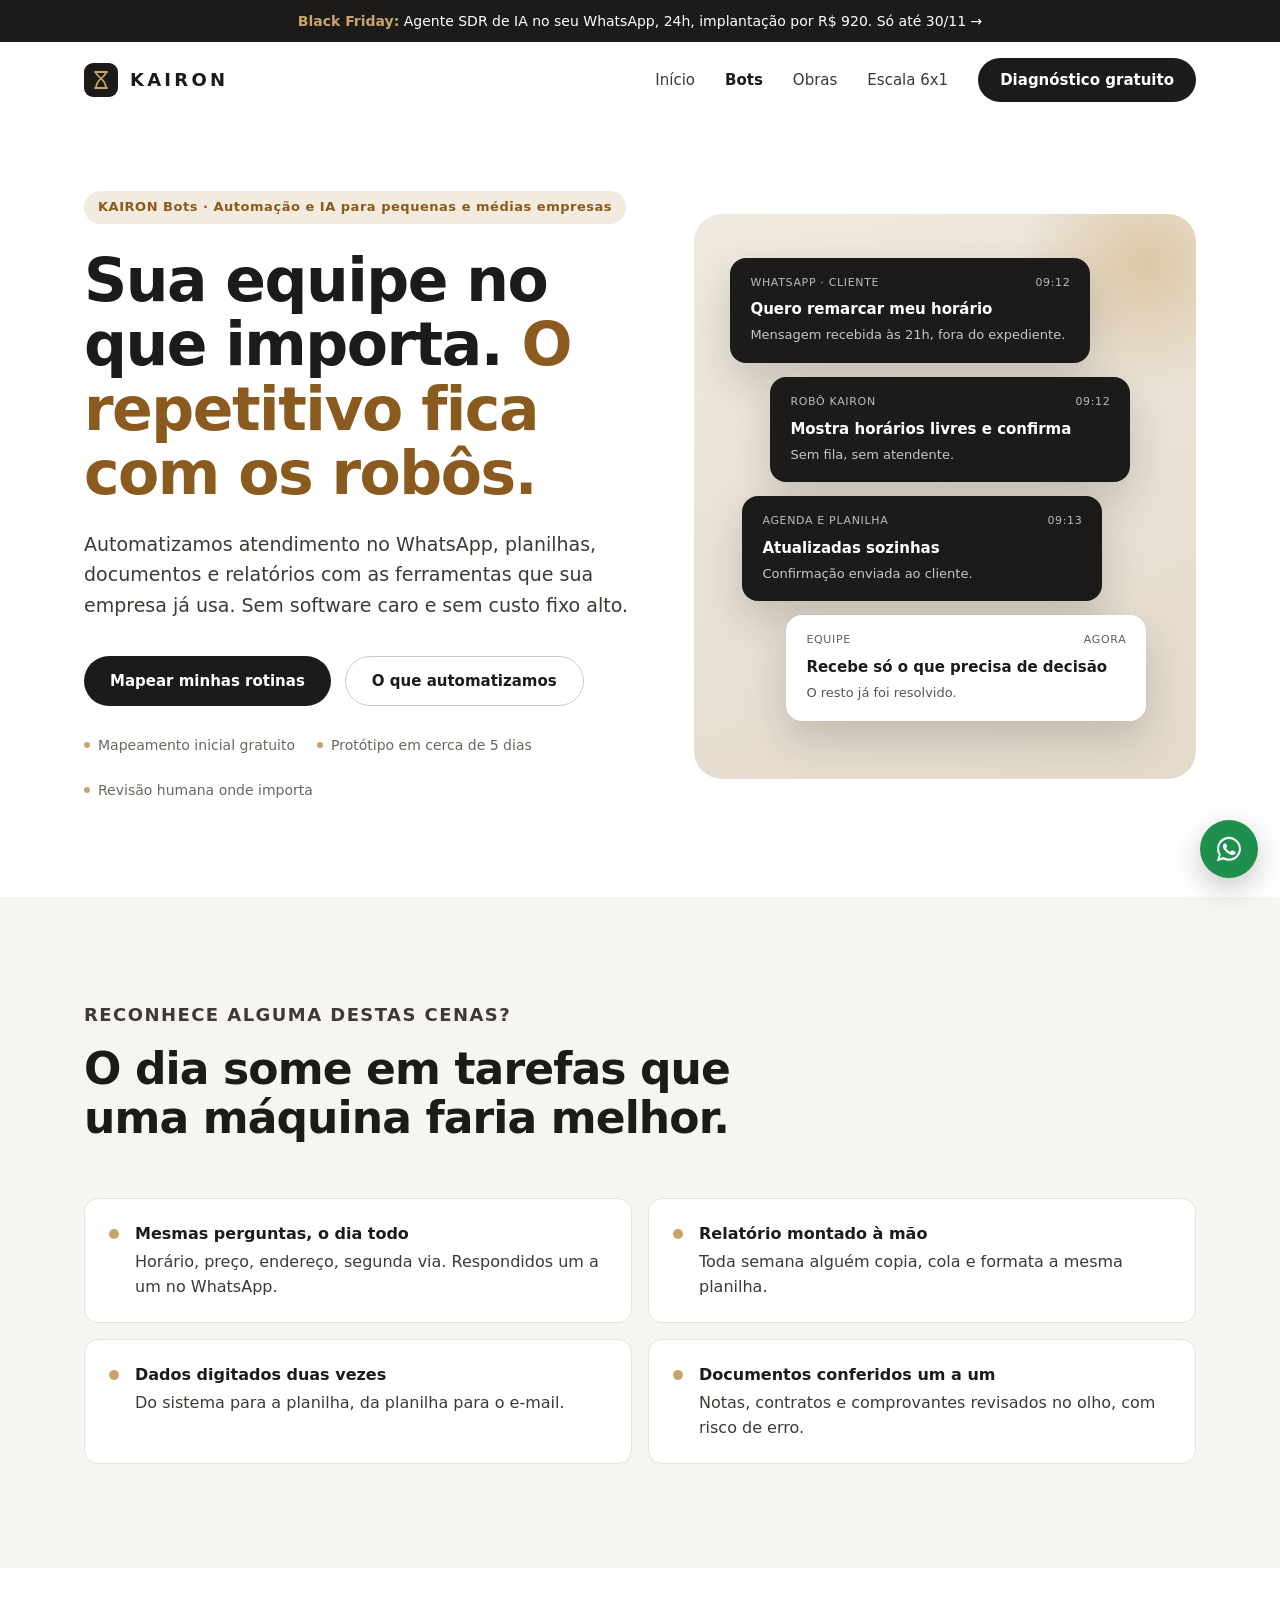
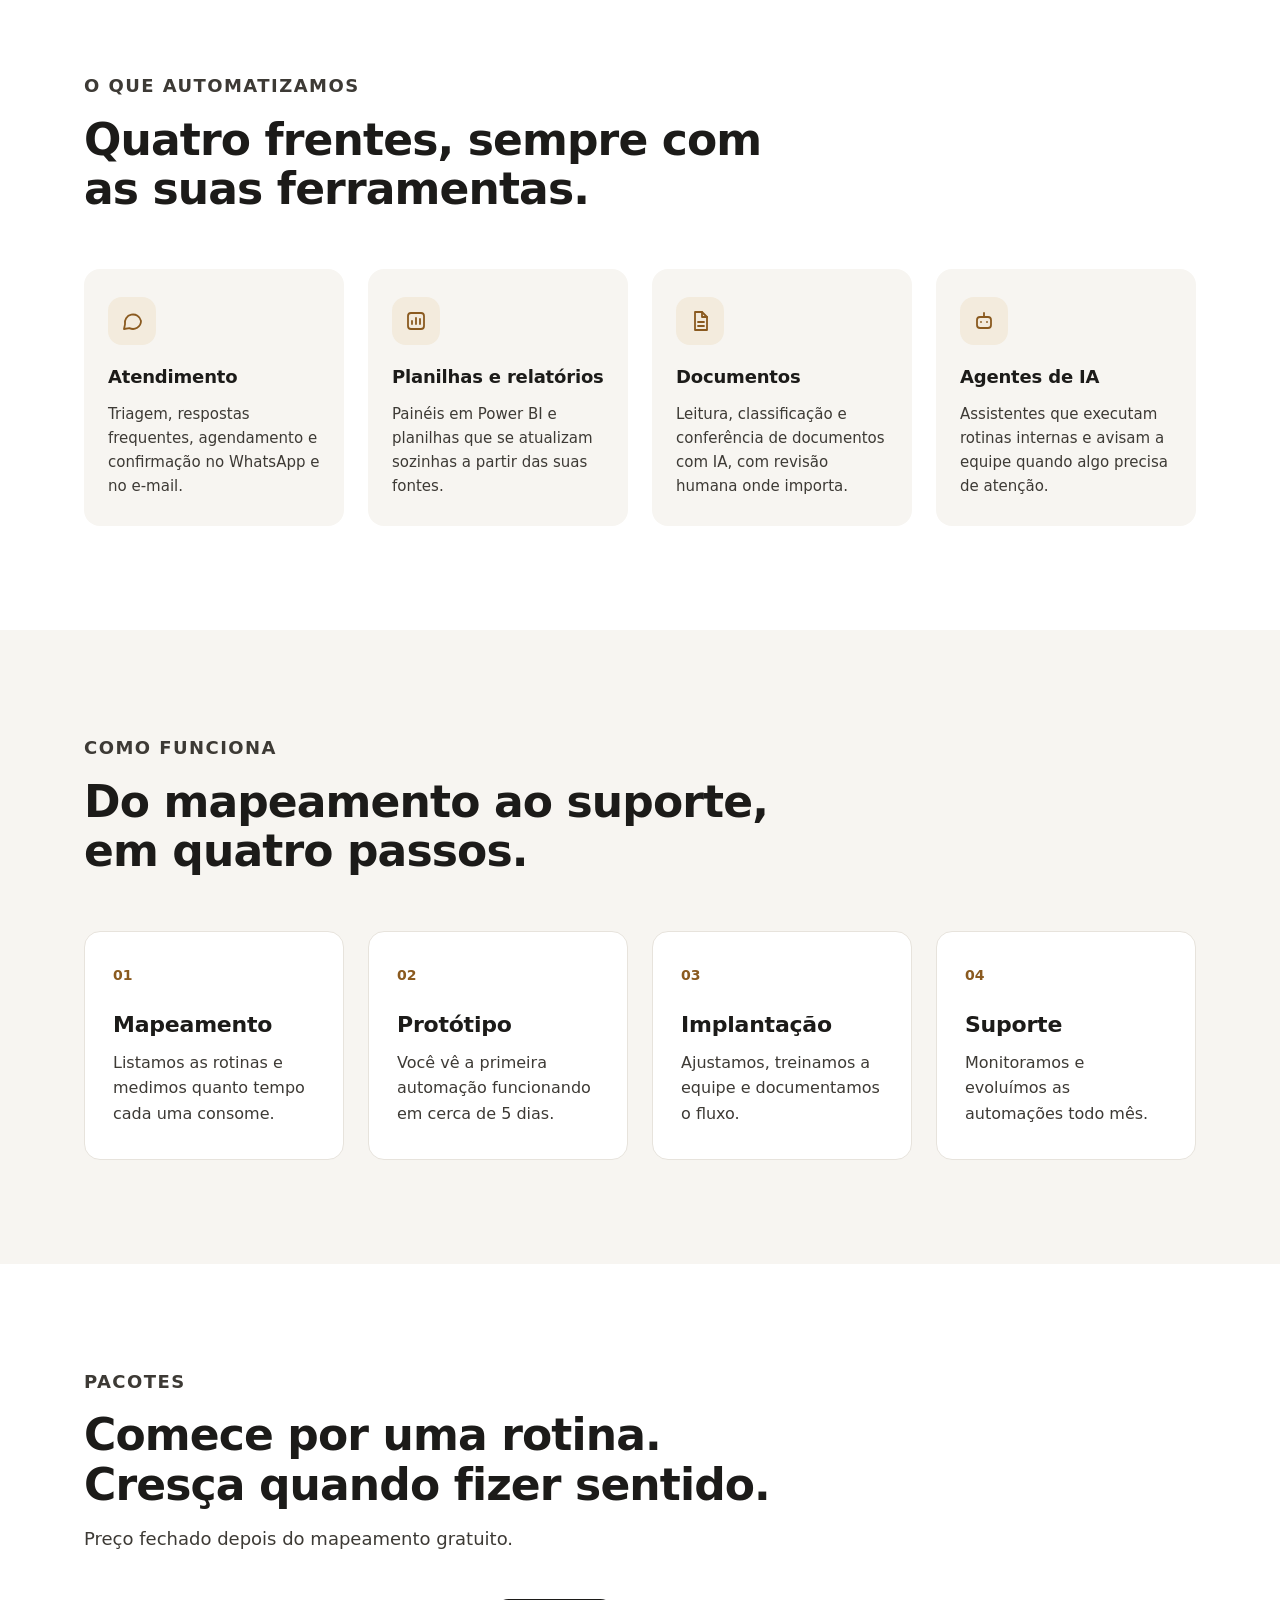
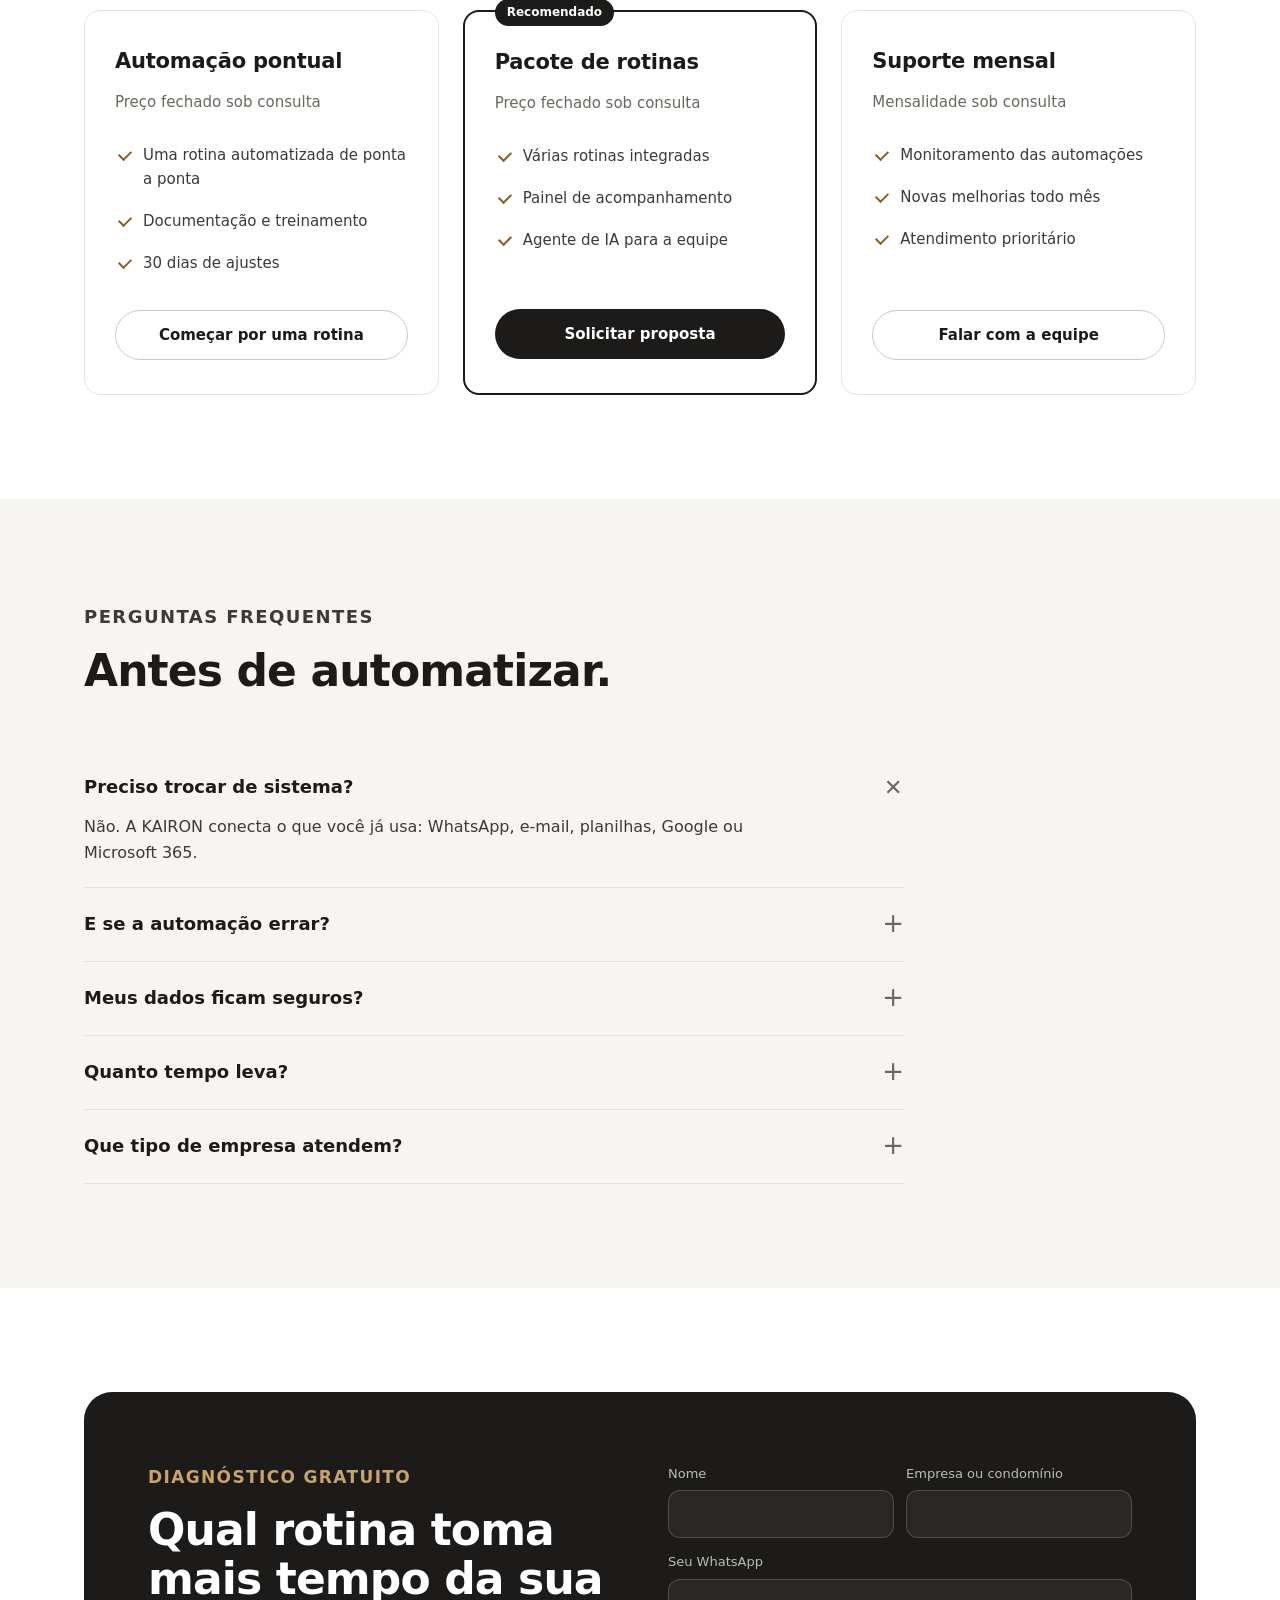
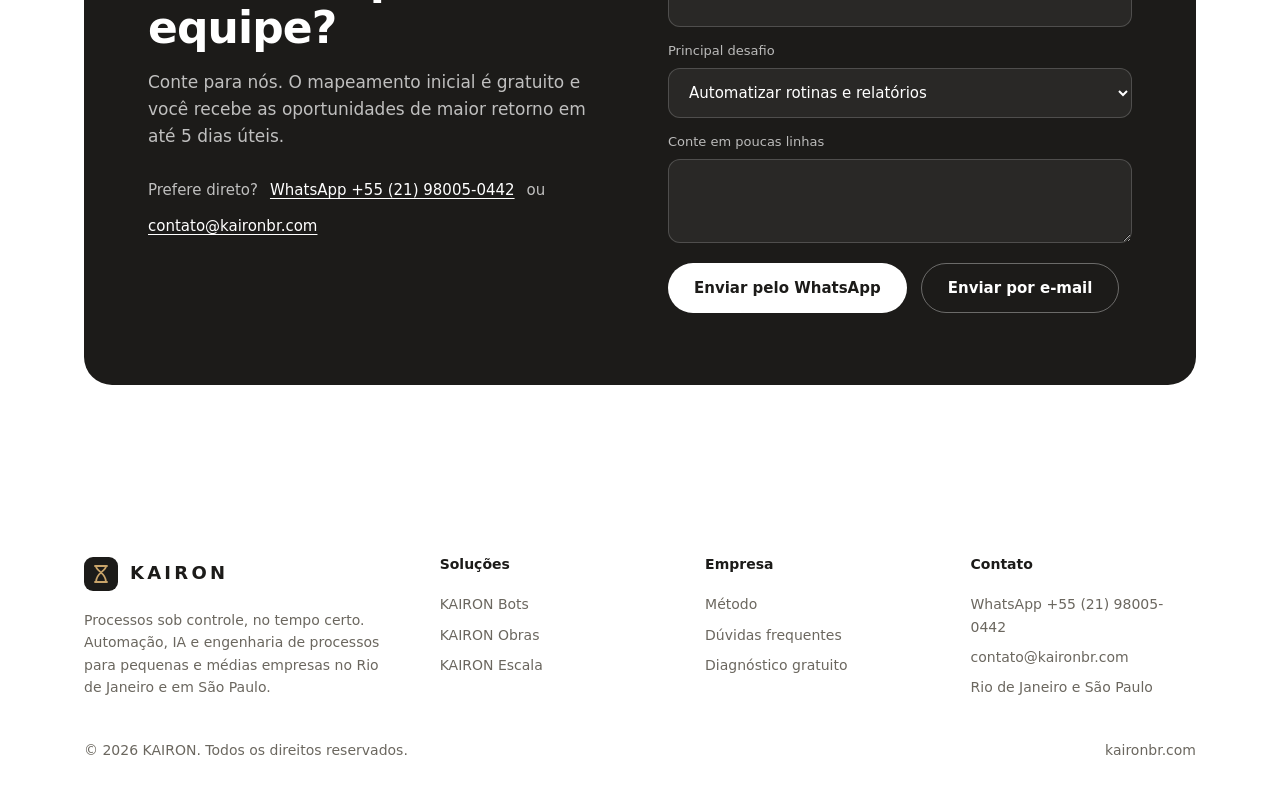
==== commit e69a5baf: "Black Friday: página do Agente SDR 24h (R$ 920) e faixa no topo até 30/11 Co-Authored-By: Claude Opu" ====
--- a/bots.html
+++ b/bots.html
@@ -214,6 +214,7 @@
 </head>
 <body data-wa="5521980050442">
 <a class="skip" href="#conteudo">Pular para o conteúdo</a>
+<a class='promo' href='/black-friday'><b>Black Friday:</b> Agente SDR de IA no seu WhatsApp, 24h, implantação por R$ 920. Só até 30/11 →</a>
 <header id="top"><div class="wrap nav">
   <a href="/" class="brand" aria-label="KAIRON, página inicial"><svg viewBox='0 0 34 34' aria-hidden='true'><rect width='34' height='34' rx='9' fill='#1C1B19'/><path d='M11 9h12M11 25h12M12 9c0 5.5 10 6.5 10 16M22 9c0 5.5-10 6.5-10 16' stroke='#C9A46A' stroke-width='1.8' fill='none' stroke-linecap='round'/></svg>KAIRON</a>
   <nav class="menu" id="menu" aria-label="Principal"><a href='/'>Início</a><a href='/bots' class=active aria-current=page>Bots</a><a href='/obras'>Obras</a><a href='/escala'>Escala 6x1</a><a href="#diagnostico" class="btn btn-dark btn-sm">Diagnóstico gratuito</a></nav>
--- a/assets/site.css
+++ b/assets/site.css
@@ -167,3 +167,6 @@
   .note{margin-left:0!important}
   .visual{padding:28px 20px;min-height:0}
 }
+.promo{display:block;background:var(--ink);color:#fff;text-align:center;font-size:14px;padding:10px 16px}
+.promo b{color:var(--accent-2)}
+.promo:hover{background:#000}
